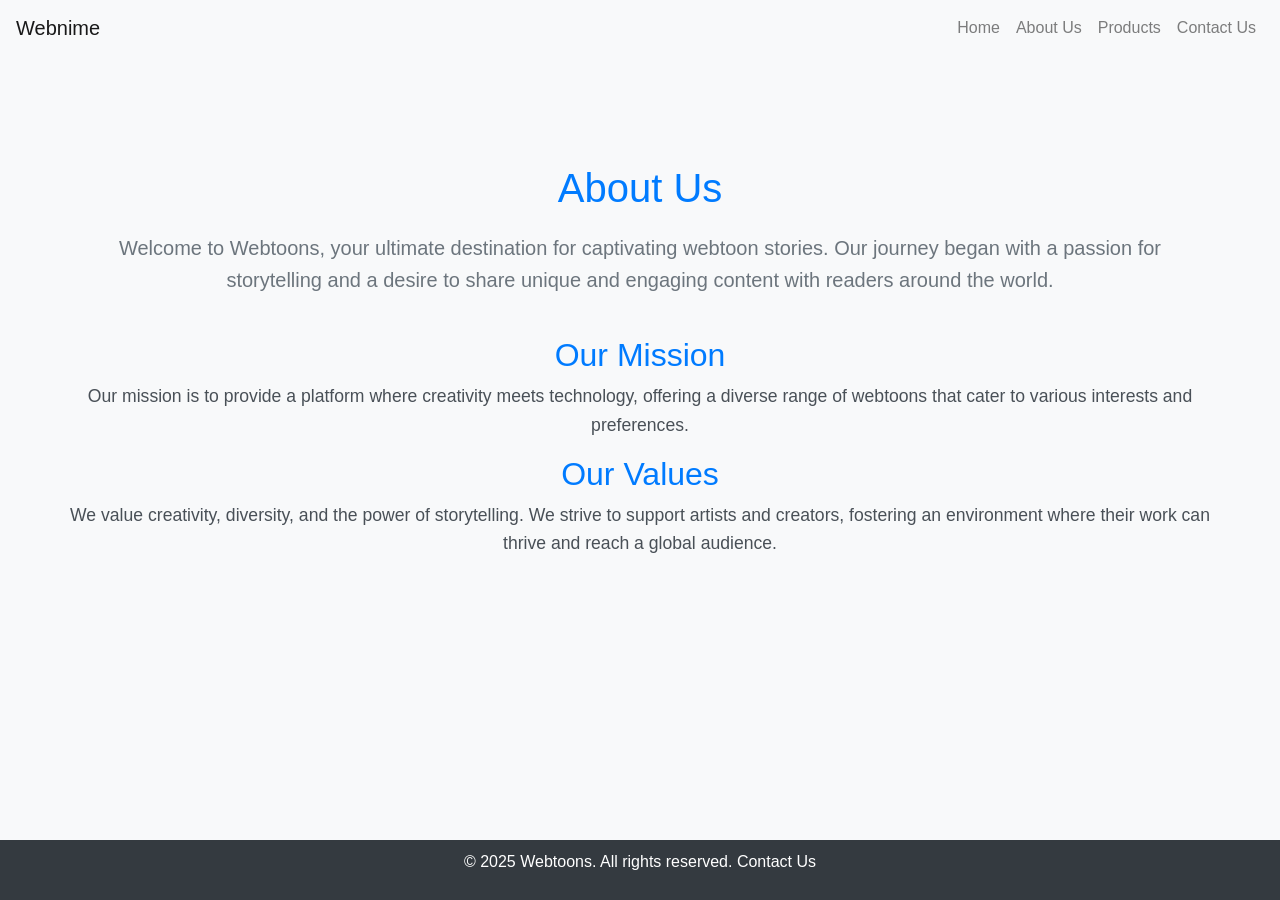
==== about.html @ a329de55 "fix: adjust product buttons to prevent overlapping, make them responsive, and make table responsive" ====
<!DOCTYPE html>
<html lang="en">
<head>
    <meta charset="UTF-8">
    <meta name="viewport" content="width=device-width, initial-scale=1.0">
    <title>About Us - Webtoons</title>
    <link rel="stylesheet" href="https://stackpath.bootstrapcdn.com/bootstrap/4.5.2/css/bootstrap.min.css">
    <style>
        body {
            font-family: 'Arial', sans-serif;
            background-color: #f8f9fa;
            color: #343a40;
        }
        .about-section {
            padding: 60px 0;
        }
        .about-section h1 {
            font-size: 2.5rem;
            margin-bottom: 20px;
            color: #007bff;
        }
        .about-section p {
            font-size: 1.25rem;
            line-height: 1.6;
            color: #6c757d;
        }
        .mission-values {
            margin-top: 40px;
        }
        .mission-values h2 {
            font-size: 2rem;
            color: #007bff;
        }
        .mission-values p {
            font-size: 1.1rem;
            color: #495057;
        }
        footer {
            background-color: #343a40;
            color: white;
            text-align: center;
            padding: 10px 0;
            position: fixed;
            width: 100%;
            bottom: 0;
        }
        footer a {
            color: #ffffff;
            text-decoration: none;
        }
        footer a:hover {
            text-decoration: underline;
        }
    </style>
</head>
<body>
    <!-- Navigation Bar -->
    <nav class="navbar navbar-expand-lg navbar-light bg-light">
        <a class="navbar-brand" href="index.html">Webnime</a>
        <div class="collapse navbar-collapse">
            <ul class="navbar-nav ml-auto">
                <li class="nav-item"><a class="nav-link" href="index.html">Home</a></li>
                <li class="nav-item"><a class="nav-link" href="about.html">About Us</a></li>
                <li class="nav-item"><a class="nav-link" href="product.html">Products</a></li>
                <li class="nav-item"><a class="nav-link" href="contact.html">Contact Us</a></li>
            </ul>
        </div>
    </nav>

    <div class="container about-section text-center mt-5">
        <h1>About Us</h1>
        <p>Welcome to Webtoons, your ultimate destination for captivating webtoon stories. Our journey began with a passion for storytelling and a desire to share unique and engaging content with readers around the world.</p>
        <div class="mission-values">
            <h2>Our Mission</h2>
            <p>Our mission is to provide a platform where creativity meets technology, offering a diverse range of webtoons that cater to various interests and preferences.</p>
            <h2>Our Values</h2>
            <p>We value creativity, diversity, and the power of storytelling. We strive to support artists and creators, fostering an environment where their work can thrive and reach a global audience.</p>
        </div>
    </div>

    <footer>
        <p>&copy; 2025 Webtoons. All rights reserved. <a href="contact.html">Contact Us</a></p>
    </footer>
</body>
</html>
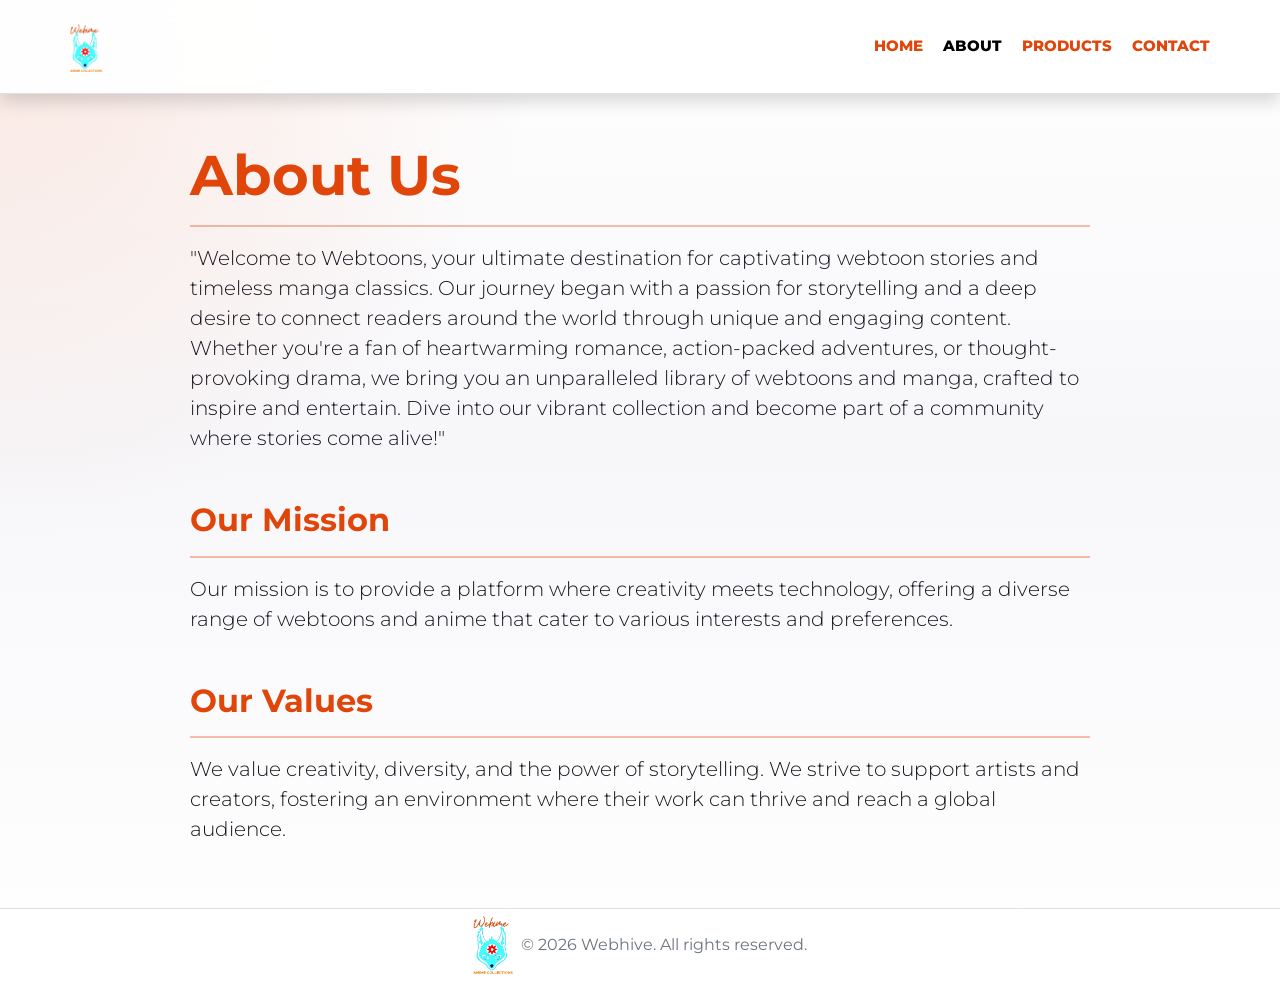
==== commit a7ad7ff8: "Fix mobile layout, navigation drawer, and responsiveness" ====
--- a/about.html
+++ b/about.html
@@ -1,85 +1,117 @@
 <!DOCTYPE html>
 <html lang="en">
-<head>
-    <meta charset="UTF-8">
-    <meta name="viewport" content="width=device-width, initial-scale=1.0">
+  <head>
+    <meta charset="UTF-8" />
+    <meta name="viewport" content="width=device-width, initial-scale=1.0" />
     <title>About Us - Webtoons</title>
-    <link rel="stylesheet" href="https://stackpath.bootstrapcdn.com/bootstrap/4.5.2/css/bootstrap.min.css">
-    <style>
-        body {
-            font-family: 'Arial', sans-serif;
-            background-color: #f8f9fa;
-            color: #343a40;
-        }
-        .about-section {
-            padding: 60px 0;
-        }
-        .about-section h1 {
-            font-size: 2.5rem;
-            margin-bottom: 20px;
-            color: #007bff;
-        }
-        .about-section p {
-            font-size: 1.25rem;
-            line-height: 1.6;
-            color: #6c757d;
-        }
-        .mission-values {
-            margin-top: 40px;
-        }
-        .mission-values h2 {
-            font-size: 2rem;
-            color: #007bff;
-        }
-        .mission-values p {
-            font-size: 1.1rem;
-            color: #495057;
-        }
-        footer {
-            background-color: #343a40;
-            color: white;
-            text-align: center;
-            padding: 10px 0;
-            position: fixed;
-            width: 100%;
-            bottom: 0;
-        }
-        footer a {
-            color: #ffffff;
-            text-decoration: none;
-        }
-        footer a:hover {
-            text-decoration: underline;
-        }
-    </style>
-</head>
-<body>
-    <!-- Navigation Bar -->
-    <nav class="navbar navbar-expand-lg navbar-light bg-light">
-        <a class="navbar-brand" href="index.html">Webnime</a>
-        <div class="collapse navbar-collapse">
-            <ul class="navbar-nav ml-auto">
-                <li class="nav-item"><a class="nav-link" href="index.html">Home</a></li>
-                <li class="nav-item"><a class="nav-link" href="about.html">About Us</a></li>
-                <li class="nav-item"><a class="nav-link" href="product.html">Products</a></li>
-                <li class="nav-item"><a class="nav-link" href="contact.html">Contact Us</a></li>
+    <link
+      href="https://cdn.jsdelivr.net/npm/bootstrap@5.3.3/dist/css/bootstrap.min.css"
+      rel="stylesheet"
+      integrity="sha384-QWTKZyjpPEjISv5WaRU9OFeRpok6YctnYmDr5pNlyT2bRjXh0JMhjY6hW+ALEwIH"
+      crossorigin="anonymous"
+    />
+    <link rel="stylesheet" href="style.css?v=2" />
+    <link rel="icon" href="images/webtoon-logo.png" type="image/x-icon" />
+  </head>
+  <body>
+    <main>
+      <nav
+        class="navbar navbar-expand-lg bg-light p-3 sticky-top border-bottom shadow"
+      >
+        <div class="container-fluid">
+          <a class="navbar-brand" href="index.html">
+            <img
+              src="images/webtoon-logo.png"
+              alt="Logo"
+              width="40"
+              class="d-inline-block align-text-top"
+            />
+          </a>
+          <button
+            class="navbar-toggler collapsed"
+            type="button"
+            data-bs-toggle="collapse"
+            data-bs-target="#navbarNavDropdown"
+            aria-controls="navbarNavDropdown"
+            aria-expanded="false"
+            aria-label="Toggle navigation"
+          >
+            <span class="icon-bar top-bar"></span>
+            <span class="icon-bar middle-bar"></span>
+            <span class="icon-bar bottom-bar"></span>
+          </button>
+          <div
+            class="collapse navbar-collapse justify-content-end my-1"
+            id="navbarNavDropdown"
+          >
+            <ul class="navbar-nav">
+              <li class="nav-item">
+                <a class="nav-link" aria-current="page" href="index.html"
+                  >HOME</a
+                >
+              </li>
+              <li class="nav-item">
+                <a class="nav-link active" href="about.html">ABOUT</a>
+              </li>
+              <li class="nav-item">
+                <a class="nav-link" href="product.html">PRODUCTS</a>
+              </li>
+              <li class="nav-item">
+                <a class="nav-link" href="contact.html">CONTACT</a>
+              </li>
             </ul>
+          </div>
         </div>
-    </nav>
-
-    <div class="container about-section text-center mt-5">
-        <h1>About Us</h1>
-        <p>Welcome to Webtoons, your ultimate destination for captivating webtoon stories. Our journey began with a passion for storytelling and a desire to share unique and engaging content with readers around the world.</p>
-        <div class="mission-values">
-            <h2>Our Mission</h2>
-            <p>Our mission is to provide a platform where creativity meets technology, offering a diverse range of webtoons that cater to various interests and preferences.</p>
-            <h2>Our Values</h2>
-            <p>We value creativity, diversity, and the power of storytelling. We strive to support artists and creators, fostering an environment where their work can thrive and reach a global audience.</p>
+      </nav>
+      <div class="container">
+        <div class="row justify-content-center px-3 py-5">
+          <div class="col-lg-10 col-12">
+            <h1 class="fw-bold display-4 text-orange">About Us</h1>
+            <hr>
+            <p class="lead">
+              "Welcome to Webtoons, your ultimate destination for captivating webtoon stories and timeless manga classics. 
+              Our journey began with a passion for storytelling and a deep desire to connect readers around the world through unique and engaging content. 
+              Whether you're a fan of heartwarming romance, action-packed adventures, or thought-provoking drama, we bring you an unparalleled library of webtoons and manga, crafted to inspire and entertain. 
+              Dive into our vibrant collection and become part of a community where stories come alive!"
+            </p>
+            <h2 class="fw-bold text-orange mt-5">Our Mission</h2>
+            <hr>
+            <p class="lead">
+              Our mission is to provide a platform where creativity meets
+              technology, offering a diverse range of webtoons and anime that cater to
+              various interests and preferences.
+            </p>
+            <h2 class="fw-bold text-orange mt-5">Our Values</h2>
+            <hr>
+            <p class="lead">
+              We value creativity, diversity, and the power of storytelling. We
+              strive to support artists and creators, fostering an environment
+              where their work can thrive and reach a global audience.
+            </p>
+          </div>
         </div>
-    </div>
-
-    <footer>
-        <p>&copy; 2025 Webtoons. All rights reserved. <a href="contact.html">Contact Us</a></p>
-    </footer>
-</body>
+      </div>
+      <footer class="d-flex flex-wrap border-top">
+        <div class="container d-flex justify-content-center align-items-center">
+          <a href="index.html" class="text-decoration-none">
+            <img class="bi me-2 d-none d-lg-block" width="40" src="images/webtoon-logo.png" />
+          </a>
+          <p class="fs-6 my-4 text-secondary">
+            &copy;
+            <span
+              ><script>
+                document.write(new Date().getFullYear());
+              </script></span
+            >
+            Webhive. All rights reserved.
+          </p>
+        </div>
+      </footer>
+    </main>
+    <script
+      src="https://cdn.jsdelivr.net/npm/bootstrap@5.3.3/dist/js/bootstrap.bundle.min.js"
+      integrity="sha384-YvpcrYf0tY3lHB60NNkmXc5s9fDVZLESaAA55NDzOxhy9GkcIdslK1eN7N6jIeHz"
+      crossorigin="anonymous"
+    ></script>
+  </body>
 </html>
--- a/style.css
+++ b/style.css
@@ -0,0 +1,744 @@
+@import url("https://fonts.googleapis.com/css2?family=Montserrat:wght@400;500;600;700;800;900&display=swap");
+
+:root {
+  --anime-orange: #e0450a;
+  --anime-red: #d71920;
+  --anime-ink: #17171f;
+  --anime-muted: #667085;
+  --anime-line: #ececf1;
+  --anime-card: #ffffff;
+  --anime-page: #f7f7fa;
+  --anime-shadow: 0 18px 45px rgba(23, 23, 31, 0.12);
+}
+
+* {
+  box-sizing: border-box;
+}
+
+html {
+  width: 100%;
+  min-width: 320px;
+  overflow-x: hidden;
+}
+
+body {
+  width: 100%;
+  min-width: 320px;
+  margin: 0;
+  overflow-x: hidden;
+  font-family: "Montserrat", Arial, sans-serif;
+  color: var(--anime-ink);
+  background:
+    radial-gradient(circle at top left, rgba(224, 69, 10, 0.12), transparent 34rem),
+    linear-gradient(180deg, #ffffff 0%, var(--anime-page) 45%, #ffffff 100%);
+}
+
+img {
+  max-width: 100%;
+  height: auto;
+}
+
+main {
+  display: flex;
+  width: 100%;
+  min-height: 100vh;
+  flex-direction: column;
+}
+
+.container,
+.container-fluid {
+  min-width: 0;
+}
+
+.navbar {
+  background: rgba(255, 255, 255, 0.94) !important;
+  backdrop-filter: blur(16px);
+}
+
+.navbar .container-fluid {
+  max-width: 1180px;
+  margin-inline: auto;
+}
+
+.navbar-brand img {
+  width: 48px;
+  height: 48px;
+  object-fit: contain;
+}
+
+.navbar-nav {
+  gap: 0.25rem;
+  margin-right: 0;
+}
+
+.nav-item {
+  margin-right: 0;
+}
+
+.nav-link {
+  position: relative;
+  display: inline-flex;
+  align-items: center;
+  min-height: 44px;
+  color: var(--anime-orange);
+  font-size: 0.92rem;
+  font-weight: 800;
+  letter-spacing: 0;
+}
+
+.nav-link:hover,
+.nav-link:active,
+.nav-link:focus {
+  color: var(--anime-red) !important;
+}
+
+.nav-link::after {
+  position: absolute;
+  bottom: 5px;
+  left: 0.5rem;
+  display: block;
+  width: 0;
+  height: 3px;
+  content: "";
+  background: var(--anime-orange);
+  border-radius: 999px;
+  transition: width 0.25s ease, opacity 0.25s ease;
+}
+
+.nav-link:hover::after {
+  width: calc(100% - 1rem);
+  opacity: 0.9;
+}
+
+.navbar-toggler {
+  border: 0;
+}
+
+.navbar-toggler:active,
+.navbar-toggler:hover,
+.navbar-toggler:focus {
+  box-shadow: none;
+}
+
+.navbar-toggler span {
+  position: relative;
+  left: 0;
+  display: block;
+  width: 25px;
+  height: 3px;
+  margin-block: 5px;
+  background-color: var(--anime-orange);
+  border-radius: 999px;
+  opacity: 1;
+  transition: all 0.25s ease-out;
+  transform-origin: center left;
+}
+
+.navbar-toggler span:nth-child(1) {
+  margin-top: 0.3em;
+  transform: translate(0%, 0%) rotate(0deg);
+}
+
+.navbar-toggler span:nth-child(2) {
+  opacity: 1;
+}
+
+.navbar-toggler span:nth-child(3) {
+  transform: translate(0%, 0%) rotate(0deg);
+}
+
+.navbar-toggler:not(.collapsed) span:nth-child(1) {
+  transform: translate(15%, -33%) rotate(45deg);
+}
+
+.navbar-toggler:not(.collapsed) span:nth-child(2) {
+  opacity: 0;
+}
+
+.navbar-toggler:not(.collapsed) span:nth-child(3) {
+  transform: translate(15%, 33%) rotate(-45deg);
+}
+
+.text-orange {
+  color: var(--anime-orange);
+}
+
+hr {
+  border: 0;
+  border-top: 2px solid rgba(224, 69, 10, 0.35);
+  opacity: 1;
+}
+
+footer {
+  width: 100%;
+  margin-top: auto;
+  background: #ffffff;
+}
+
+.hero-section {
+  display: flex;
+  align-items: center;
+  width: 100%;
+  min-height: calc(100vh - 74px);
+  padding: clamp(2rem, 6vw, 5rem) 0;
+}
+
+.hero-copy {
+  text-align: center;
+}
+
+.hero-kicker {
+  display: inline-flex;
+  padding: 0.4rem 0.75rem;
+  margin-bottom: 1rem;
+  color: var(--anime-orange);
+  font-size: 0.78rem;
+  font-weight: 800;
+  text-transform: uppercase;
+  background: rgba(224, 69, 10, 0.1);
+  border: 1px solid rgba(224, 69, 10, 0.18);
+  border-radius: 999px;
+}
+
+.hero-copy h1,
+.store-toolbar h1 {
+  max-width: 100%;
+  line-height: 1.02;
+  overflow-wrap: anywhere;
+}
+
+.hero-copy .lead {
+  max-width: 34rem;
+  margin-inline: auto;
+  color: var(--anime-muted);
+  font-weight: 500;
+}
+
+.hero-actions {
+  display: flex;
+  flex-wrap: wrap;
+  gap: 0.75rem;
+  justify-content: center;
+  margin-top: 1.5rem;
+}
+
+.btn-anime-primary,
+.btn-anime-outline {
+  min-height: 46px;
+  padding: 0.7rem 1rem;
+  font-weight: 800;
+  border-radius: 999px;
+  transition: transform 180ms ease, box-shadow 180ms ease, filter 180ms ease,
+    background-color 180ms ease, border-color 180ms ease;
+}
+
+.btn-anime-primary {
+  color: #ffffff;
+  background: linear-gradient(135deg, var(--anime-orange), var(--anime-red));
+  border: 0;
+  box-shadow: 0 12px 24px rgba(224, 69, 10, 0.24);
+}
+
+.btn-anime-primary:hover {
+  color: #ffffff;
+  filter: brightness(0.96);
+  transform: translateY(-2px);
+  box-shadow: 0 16px 30px rgba(224, 69, 10, 0.3);
+}
+
+.btn-anime-outline {
+  color: var(--anime-orange);
+  background: #ffffff;
+  border: 1px solid rgba(224, 69, 10, 0.28);
+}
+
+.btn-anime-outline:hover {
+  color: #ffffff;
+  background: var(--anime-ink);
+  border-color: var(--anime-ink);
+  transform: translateY(-2px);
+}
+
+.home-hero-img {
+  display: block;
+  width: min(100%, 640px);
+  max-height: 560px;
+  object-fit: cover;
+  border: 5px solid var(--anime-orange);
+  border-radius: 28px;
+  box-shadow: var(--anime-shadow);
+}
+
+.store-section {
+  width: min(100%, 1180px);
+  padding-top: clamp(2rem, 5vw, 3.5rem);
+  padding-bottom: 3rem;
+}
+
+.store-toolbar {
+  gap: 1rem;
+  padding: 1.25rem;
+  margin-bottom: 1rem;
+  background: #ffffff;
+  border: 1px solid var(--anime-line);
+  border-radius: 18px;
+  box-shadow: 0 12px 32px rgba(23, 23, 31, 0.08);
+}
+
+.store-toolbar .btn,
+.btn-success,
+.btn-danger {
+  border-radius: 999px;
+  font-weight: 800;
+}
+
+.btn {
+  transition: transform 180ms ease, box-shadow 180ms ease, filter 180ms ease,
+    background-color 180ms ease, border-color 180ms ease;
+}
+
+.btn:focus-visible {
+  outline: 3px solid rgba(224, 69, 10, 0.24);
+  outline-offset: 3px;
+  box-shadow: none;
+}
+
+.btn-success {
+  color: #ffffff;
+  background: linear-gradient(135deg, #14a66f, #0d7f58);
+  border: 0;
+  box-shadow: 0 10px 20px rgba(20, 166, 111, 0.22);
+}
+
+.btn-success:hover,
+.btn-success:focus {
+  color: #ffffff;
+  background: linear-gradient(135deg, #17b879, #0a6d4d);
+  transform: translateY(-2px);
+  box-shadow: 0 14px 28px rgba(20, 166, 111, 0.3);
+}
+
+.btn-danger {
+  color: #ffffff;
+  background: linear-gradient(135deg, var(--anime-orange), var(--anime-red));
+  border: 0;
+  box-shadow: 0 10px 20px rgba(224, 69, 10, 0.24);
+}
+
+.btn-danger:hover,
+.btn-danger:focus {
+  color: #ffffff;
+  background: linear-gradient(135deg, #ff5a1f, #d8203d);
+  transform: translateY(-2px);
+  box-shadow: 0 14px 28px rgba(224, 69, 10, 0.32);
+}
+
+.store-toolbar .btn {
+  display: inline-flex;
+  align-items: center;
+  justify-content: center;
+  gap: 0.5rem;
+  min-height: 48px;
+  padding: 0.72rem 1.25rem;
+  letter-spacing: 0;
+}
+
+.table-responsive {
+  width: 100%;
+  max-width: 100%;
+  overflow-x: auto;
+}
+
+.table {
+  width: 100%;
+  margin-bottom: 0;
+}
+
+.table thead th {
+  color: var(--anime-muted);
+  font-size: 0.78rem;
+  text-transform: uppercase;
+}
+
+.table th:nth-child(5),
+.table td:nth-child(5) {
+  min-width: 136px;
+}
+
+.table tbody tr {
+  background: #ffffff;
+}
+
+.product-img {
+  width: clamp(86px, 11vw, 140px);
+  min-width: 86px;
+  aspect-ratio: 3 / 4;
+  object-fit: cover;
+  border-radius: 10px;
+  box-shadow: 0 10px 24px rgba(23, 23, 31, 0.14);
+}
+
+.btn-custom {
+  display: inline-flex;
+  align-items: center;
+  justify-content: center;
+  gap: 0.45rem;
+  width: 100%;
+  max-width: 100%;
+  min-height: 40px;
+  margin: 0.28rem 0;
+  padding: 0.58rem 0.8rem;
+  white-space: nowrap;
+  border-radius: 999px;
+  font-size: 0.9rem;
+  font-weight: 800;
+  line-height: 1;
+}
+
+.btn-custom i {
+  font-size: 0.9rem;
+}
+
+.cart-img {
+  width: 96px;
+  max-width: 100%;
+  aspect-ratio: 3 / 4;
+  object-fit: cover;
+  border-radius: 10px;
+}
+
+.toast {
+  max-width: calc(100vw - 2rem);
+}
+
+@media (min-width: 992px) {
+  .hero-copy {
+    text-align: left;
+  }
+
+  .hero-copy .lead {
+    margin-inline: 0;
+  }
+
+  .hero-actions {
+    justify-content: flex-start;
+  }
+}
+
+@media (max-width: 991.98px) {
+  .navbar-collapse {
+    background: rgba(255, 255, 255, 0.98);
+    backdrop-filter: blur(20px);
+    border: 1px solid var(--anime-line);
+    border-radius: 16px;
+    padding: 1rem;
+    margin-top: 0.75rem;
+    box-shadow: 0 16px 36px rgba(23, 23, 31, 0.12);
+  }
+
+  .navbar-nav {
+    gap: 0.4rem;
+  }
+
+  .nav-link {
+    width: 100%;
+    padding: 0.65rem 1rem;
+    border-radius: 10px;
+    font-weight: 700;
+    transition: background-color 0.2s ease, color 0.2s ease;
+  }
+
+  .nav-link:hover,
+  .nav-link:active,
+  .nav-link.active {
+    background: rgba(224, 69, 10, 0.08);
+    color: var(--anime-orange) !important;
+  }
+
+  .nav-link::after,
+  .nav-link:hover::after {
+    display: none;
+  }
+}
+
+@media (max-width: 767.98px) {
+  .navbar {
+    padding: 0.75rem 1rem !important;
+  }
+
+  .navbar-brand img {
+    width: 44px;
+    height: 44px;
+  }
+
+  .hero-section {
+    min-height: auto;
+    padding: 2rem 0 3rem;
+  }
+
+  .hero-section .row {
+    margin-inline: 0;
+  }
+
+  .hero-copy {
+    order: 1;
+  }
+
+  .hero-section .col-12:first-child {
+    order: 2;
+  }
+
+  .hero-copy h1 {
+    font-size: clamp(2rem, 9vw, 3rem);
+    margin-top: 0.5rem;
+  }
+
+  .hero-copy .lead {
+    font-size: 0.98rem;
+    line-height: 1.6;
+  }
+
+  .hero-actions {
+    width: 100%;
+    max-width: 420px;
+    margin-inline: auto;
+    flex-direction: column;
+    gap: 0.75rem;
+    margin-top: 1.75rem;
+  }
+
+  .hero-actions .btn {
+    flex: 0 0 auto;
+    width: 100%;
+    min-height: 48px;
+    display: inline-flex;
+    align-items: center;
+    justify-content: center;
+    font-size: 1rem;
+    font-weight: 700;
+  }
+
+  .home-hero-img {
+    width: 100%;
+    max-height: 380px;
+    border-width: 4px;
+    border-radius: 20px;
+    margin-top: 1rem;
+  }
+
+  .store-section {
+    width: 100%;
+    max-width: 100%;
+    padding-top: 1.5rem;
+    padding-inline: 0.85rem;
+  }
+
+  .store-toolbar {
+    align-items: stretch !important;
+    flex-direction: column;
+    width: 100%;
+    max-width: 100%;
+    overflow: hidden;
+    padding: 1.25rem;
+    border-radius: 16px;
+    text-align: center;
+  }
+
+  .store-toolbar h1 {
+    font-size: clamp(1.8rem, 8vw, 2.5rem);
+    overflow-wrap: anywhere;
+    margin-bottom: 0.5rem;
+  }
+
+  .store-toolbar > div {
+    width: 100%;
+    margin-bottom: 0 !important;
+  }
+
+  .store-toolbar .btn {
+    width: 100%;
+    max-width: 100%;
+    white-space: normal;
+    min-height: 48px;
+  }
+
+  .table-responsive {
+    overflow: hidden;
+    padding-inline: 0;
+  }
+
+  .product-table,
+  .product-table thead,
+  .product-table tbody,
+  .product-table tr,
+  .product-table th,
+  .product-table td {
+    display: block;
+    width: 100%;
+    max-width: 100%;
+    min-width: 0;
+  }
+
+  .product-table {
+    table-layout: fixed;
+    border: 0;
+    background: transparent;
+  }
+
+  .product-table thead {
+    position: absolute;
+    width: 1px;
+    height: 1px;
+    overflow: hidden;
+    clip: rect(0, 0, 0, 0);
+  }
+
+  .product-table tbody {
+    display: grid;
+    width: 100%;
+    max-width: 100%;
+    gap: 1.25rem;
+  }
+
+  .product-table tbody tr {
+    display: flex;
+    flex-direction: column;
+    align-items: center;
+    text-align: center;
+    width: 100%;
+    max-width: 100%;
+    padding: 1.25rem;
+    background: var(--anime-card);
+    border: 1px solid var(--anime-line);
+    border-radius: 20px;
+    box-shadow: 0 10px 30px rgba(23, 23, 31, 0.06);
+    gap: 0.65rem;
+  }
+
+  .product-table tbody tr:empty {
+    display: none;
+  }
+
+  .product-table td {
+    width: 100%;
+    max-width: 100%;
+    padding: 0;
+    text-align: center !important;
+    border: 0;
+    overflow-wrap: anywhere;
+  }
+
+  .product-table td::before,
+  .product-table td:nth-child(1)::before,
+  .product-table td:nth-child(2)::before,
+  .product-table td:nth-child(3)::before,
+  .product-table td:nth-child(4)::before,
+  .product-table td:nth-child(5)::before {
+    display: none !important;
+    content: none !important;
+  }
+
+  .product-table td:nth-child(1) {
+    display: flex;
+    justify-content: center;
+    margin-bottom: 0.25rem;
+  }
+
+  .product-table td:nth-child(2) {
+    color: var(--anime-ink);
+    font-size: 1.2rem;
+    font-weight: 800;
+  }
+
+  .product-table td:nth-child(3) {
+    color: var(--anime-muted);
+    font-size: 0.92rem;
+    line-height: 1.5;
+  }
+
+  .product-table td:nth-child(4) {
+    display: inline-block;
+    color: var(--anime-orange);
+    font-size: 1.15rem;
+    font-weight: 800;
+    background: rgba(224, 69, 10, 0.08);
+    padding: 0.35rem 1.25rem;
+    border-radius: 999px;
+    width: auto;
+    margin-block: 0.25rem;
+  }
+
+  .product-table td:nth-child(5) {
+    display: grid;
+    gap: 0.6rem;
+    width: 100%;
+    margin-top: 0.5rem;
+  }
+
+  .product-img {
+    display: block;
+    width: min(180px, 60vw);
+    aspect-ratio: 3 / 4;
+    border-radius: 12px;
+    box-shadow: 0 8px 20px rgba(23, 23, 31, 0.12);
+  }
+
+  .btn-custom {
+    width: 100%;
+    min-height: 48px;
+    white-space: normal;
+  }
+
+  .cart-item {
+    background: #ffffff;
+    border: 1px solid var(--anime-line);
+    border-radius: 16px;
+    padding: 1rem;
+    margin-bottom: 1rem;
+    box-shadow: 0 8px 24px rgba(23, 23, 31, 0.05);
+  }
+
+  .cart-item > .d-flex {
+    flex-wrap: wrap;
+    gap: 0.85rem !important;
+    border-bottom: 0 !important;
+    padding-bottom: 0 !important;
+  }
+
+  .cart-item > .d-flex > .gap-2 {
+    display: grid;
+    grid-template-columns: repeat(2, minmax(0, 1fr));
+    width: 100%;
+    gap: 0.6rem !important;
+  }
+
+  .cart-item .btn {
+    width: 100%;
+    min-height: 44px;
+  }
+}
+
+@media (max-width: 480px) {
+  .container,
+  .container-fluid {
+    padding-left: 1rem;
+    padding-right: 1rem;
+  }
+
+  .display-4 {
+    font-size: clamp(1.8rem, 8vw, 2.5rem);
+  }
+
+  .hero-actions .btn {
+    width: 100%;
+  }
+
+  .home-hero-img {
+    max-height: 300px;
+  }
+
+  .product-img {
+    width: min(160px, 65vw);
+  }
+}
+
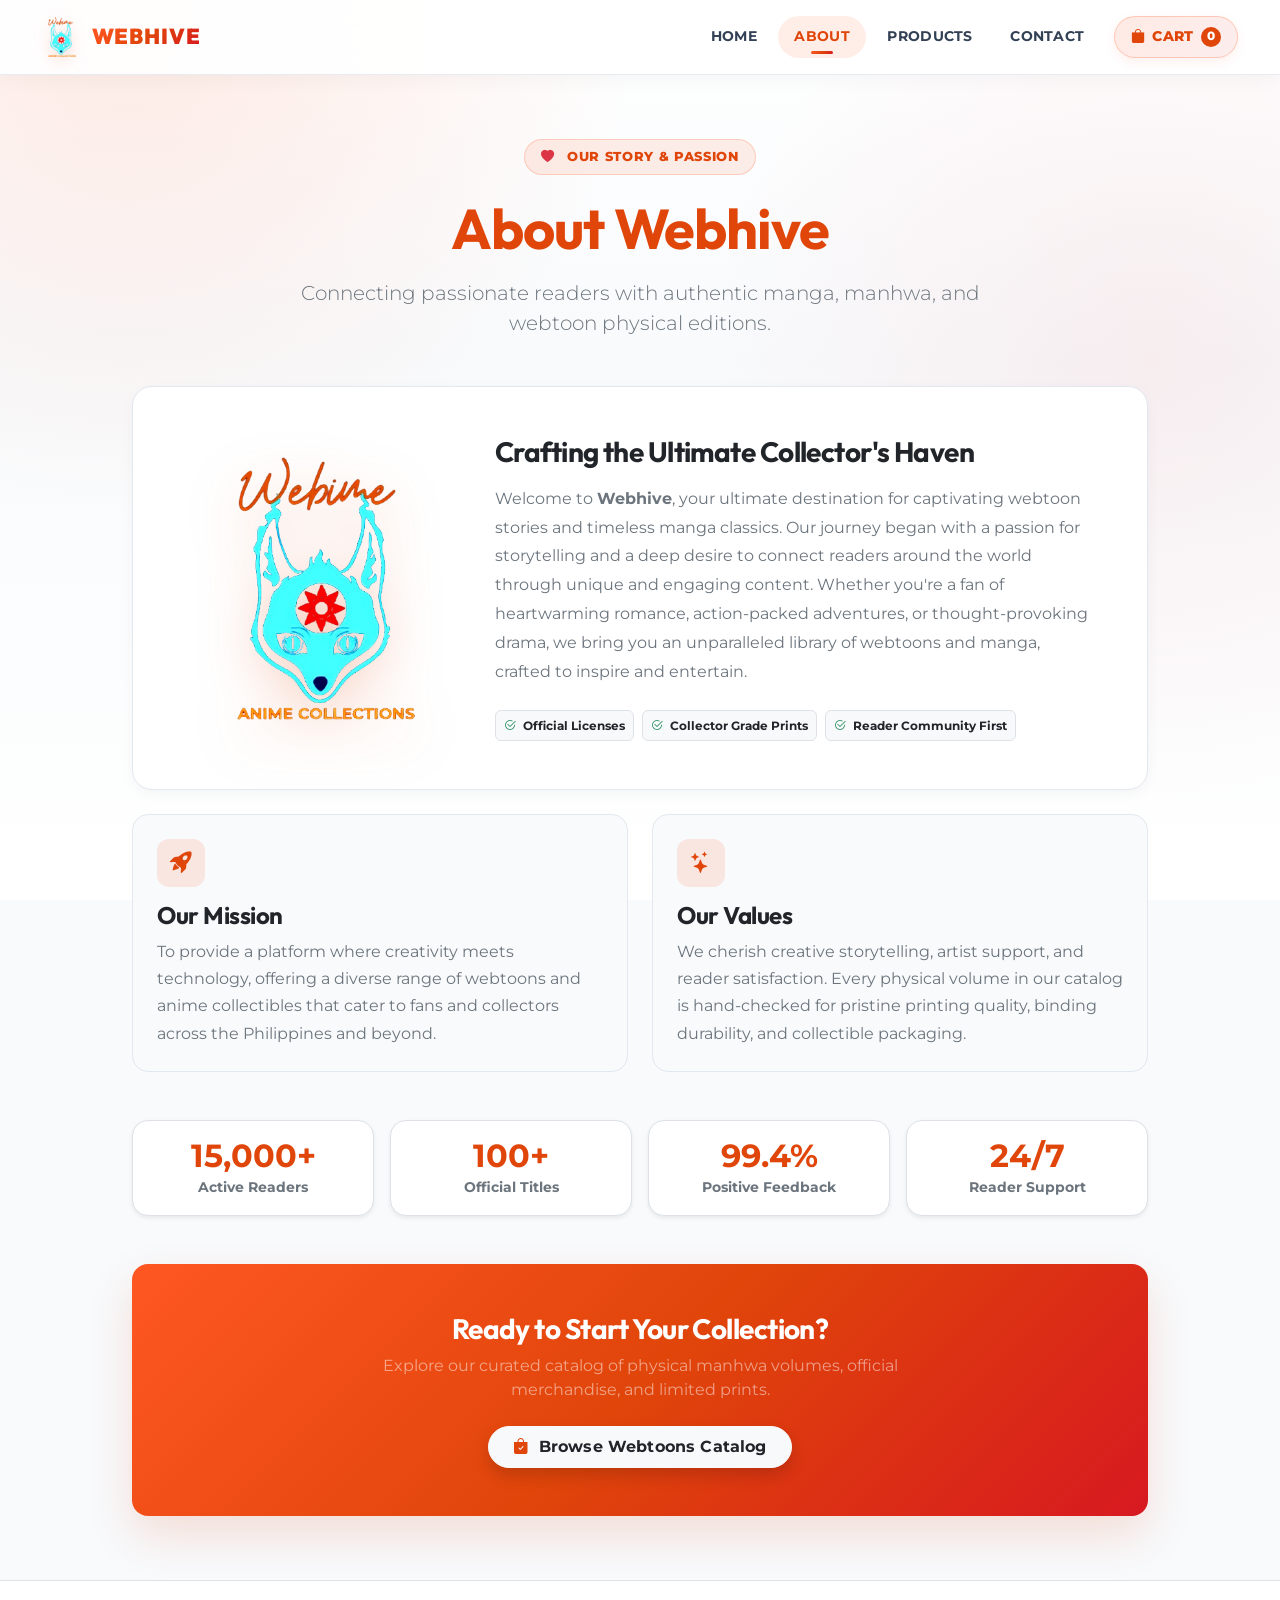
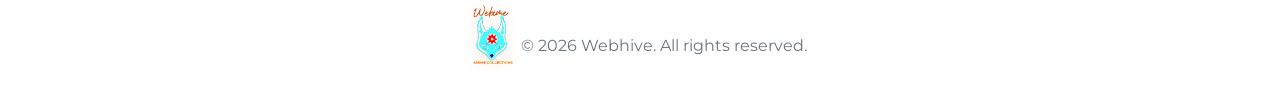
==== commit 627edefa: "feat: update UI layouts, add Bootstrap components, and implement cart management helpers across site" ====
--- a/about.html
+++ b/about.html
@@ -3,52 +3,66 @@
   <head>
     <meta charset="UTF-8" />
     <meta name="viewport" content="width=device-width, initial-scale=1.0" />
-    <title>About Us - Webtoons</title>
+    <title>About Us - Webhive</title>
+    <!-- Bootstrap 5 CSS -->
     <link
       href="https://cdn.jsdelivr.net/npm/bootstrap@5.3.3/dist/css/bootstrap.min.css"
       rel="stylesheet"
       integrity="sha384-QWTKZyjpPEjISv5WaRU9OFeRpok6YctnYmDr5pNlyT2bRjXh0JMhjY6hW+ALEwIH"
       crossorigin="anonymous"
     />
-    <link rel="stylesheet" href="style.css?v=2" />
+    <!-- Bootstrap Icons -->
+    <link
+      rel="stylesheet"
+      href="https://cdn.jsdelivr.net/npm/bootstrap-icons@1.11.3/font/bootstrap-icons.min.css"
+    />
+    <!-- Custom Style -->
+    <link rel="stylesheet" href="style.css?v=5" />
     <link rel="icon" href="images/webtoon-logo.png" type="image/x-icon" />
+    <script src="cart-helper.js"></script>
   </head>
   <body>
     <main>
-      <nav
-        class="navbar navbar-expand-lg bg-light p-3 sticky-top border-bottom shadow"
-      >
+      <!-- Modern Sticky Navigation -->
+      <nav class="navbar navbar-expand-lg bg-light sticky-top shadow-sm">
         <div class="container-fluid">
           <a class="navbar-brand" href="index.html">
             <img
               src="images/webtoon-logo.png"
-              alt="Logo"
-              width="40"
+              alt="Webhive Logo"
+              width="44"
+              height="44"
               class="d-inline-block align-text-top"
             />
+            <span class="brand-text">WEBHIVE</span>
           </a>
-          <button
-            class="navbar-toggler collapsed"
-            type="button"
-            data-bs-toggle="collapse"
-            data-bs-target="#navbarNavDropdown"
-            aria-controls="navbarNavDropdown"
-            aria-expanded="false"
-            aria-label="Toggle navigation"
-          >
-            <span class="icon-bar top-bar"></span>
-            <span class="icon-bar middle-bar"></span>
-            <span class="icon-bar bottom-bar"></span>
-          </button>
+          <!-- Mobile Cart & Menu Buttons -->
+          <div class="d-flex align-items-center gap-2 d-lg-none">
+            <a class="nav-link nav-cart-btn nav-cart-btn-mobile" href="cart.html" aria-label="Shopping Cart">
+              <i class="bi bi-bag-fill"></i>
+              <span class="cart-badge nav-cart-count">0</span>
+            </a>
+            <button
+              class="navbar-toggler collapsed"
+              type="button"
+              data-bs-toggle="collapse"
+              data-bs-target="#navbarNavDropdown"
+              aria-controls="navbarNavDropdown"
+              aria-expanded="false"
+              aria-label="Toggle navigation"
+            >
+              <span class="icon-bar top-bar"></span>
+              <span class="icon-bar middle-bar"></span>
+              <span class="icon-bar bottom-bar"></span>
+            </button>
+          </div>
           <div
             class="collapse navbar-collapse justify-content-end my-1"
             id="navbarNavDropdown"
           >
             <ul class="navbar-nav">
               <li class="nav-item">
-                <a class="nav-link" aria-current="page" href="index.html"
-                  >HOME</a
-                >
+                <a class="nav-link" href="index.html">HOME</a>
               </li>
               <li class="nav-item">
                 <a class="nav-link active" href="about.html">ABOUT</a>
@@ -59,59 +73,147 @@
               <li class="nav-item">
                 <a class="nav-link" href="contact.html">CONTACT</a>
               </li>
+              <li class="nav-item d-none d-lg-flex align-items-center ms-lg-2 mt-2 mt-lg-0">
+                <a class="nav-link nav-cart-btn" href="cart.html" aria-label="Shopping Cart">
+                  <i class="bi bi-bag-fill"></i>
+                  <span>CART</span>
+                  <span class="cart-badge nav-cart-count" id="nav-cart-count">0</span>
+                </a>
+              </li>
             </ul>
           </div>
         </div>
       </nav>
-      <div class="container">
-        <div class="row justify-content-center px-3 py-5">
-          <div class="col-lg-10 col-12">
-            <h1 class="fw-bold display-4 text-orange">About Us</h1>
-            <hr>
-            <p class="lead">
-              "Welcome to Webtoons, your ultimate destination for captivating webtoon stories and timeless manga classics. 
-              Our journey began with a passion for storytelling and a deep desire to connect readers around the world through unique and engaging content. 
-              Whether you're a fan of heartwarming romance, action-packed adventures, or thought-provoking drama, we bring you an unparalleled library of webtoons and manga, crafted to inspire and entertain. 
-              Dive into our vibrant collection and become part of a community where stories come alive!"
-            </p>
-            <h2 class="fw-bold text-orange mt-5">Our Mission</h2>
-            <hr>
-            <p class="lead">
-              Our mission is to provide a platform where creativity meets
-              technology, offering a diverse range of webtoons and anime that cater to
-              various interests and preferences.
-            </p>
-            <h2 class="fw-bold text-orange mt-5">Our Values</h2>
-            <hr>
-            <p class="lead">
-              We value creativity, diversity, and the power of storytelling. We
-              strive to support artists and creators, fostering an environment
-              where their work can thrive and reach a global audience.
-            </p>
-          </div>
+
+      <!-- About Header & Content -->
+      <div class="container my-5 py-3" style="max-width: 1040px;">
+        <div class="text-center mb-5">
+          <div class="hero-kicker">
+            <i class="bi bi-heart-fill text-danger me-1"></i> Our Story &amp; Passion
+          </div>
+          <h1 class="display-4 fw-bold text-orange mb-3 font-heading">About Webhive</h1>
+          <p class="lead text-secondary mx-auto" style="max-width: 680px;">
+            Connecting passionate readers with authentic manga, manhwa, and webtoon physical editions.
+          </p>
+        </div>
+
+        <!-- Story Section Card -->
+        <div class="checkout-card mb-4 p-4 p-md-5">
+          <div class="row align-items-center g-4">
+            <div class="col-12 col-md-4 text-center">
+              <img
+                src="images/webtoon-logo.png"
+                alt="Webhive Symbol"
+                class="img-fluid"
+                style="max-width: 180px; filter: drop-shadow(0 14px 28px rgba(224, 69, 10, 0.28));"
+              />
+            </div>
+            <div class="col-12 col-md-8">
+              <h2 class="h3 fw-bold text-dark mb-3">Crafting the Ultimate Collector's Haven</h2>
+              <p class="text-secondary" style="line-height: 1.8;">
+                Welcome to <strong>Webhive</strong>, your ultimate destination for captivating webtoon stories and timeless manga classics. 
+                Our journey began with a passion for storytelling and a deep desire to connect readers around the world through unique and engaging content. 
+                Whether you're a fan of heartwarming romance, action-packed adventures, or thought-provoking drama, we bring you an unparalleled library of webtoons and manga, crafted to inspire and entertain.
+              </p>
+              <div class="d-flex flex-wrap gap-2 pt-2">
+                <span class="badge bg-light text-dark border p-2"><i class="bi bi-check2-circle text-success me-1"></i> Official Licenses</span>
+                <span class="badge bg-light text-dark border p-2"><i class="bi bi-check2-circle text-success me-1"></i> Collector Grade Prints</span>
+                <span class="badge bg-light text-dark border p-2"><i class="bi bi-check2-circle text-success me-1"></i> Reader Community First</span>
+              </div>
+            </div>
+          </div>
+        </div>
+
+        <!-- Mission & Values Grid -->
+        <div class="row g-4 mb-5">
+          <div class="col-12 col-md-6">
+            <div class="feature-box h-100 p-4">
+              <div class="feature-icon">
+                <i class="bi bi-rocket-takeoff-fill"></i>
+              </div>
+              <h2 class="h4 fw-bold text-dark mb-2">Our Mission</h2>
+              <p class="text-secondary mb-0" style="line-height: 1.7;">
+                To provide a platform where creativity meets technology, offering a diverse range of webtoons and anime collectibles that cater to fans and collectors across the Philippines and beyond.
+              </p>
+            </div>
+          </div>
+          <div class="col-12 col-md-6">
+            <div class="feature-box h-100 p-4">
+              <div class="feature-icon">
+                <i class="bi bi-stars"></i>
+              </div>
+              <h2 class="h4 fw-bold text-dark mb-2">Our Values</h2>
+              <p class="text-secondary mb-0" style="line-height: 1.7;">
+                We cherish creative storytelling, artist support, and reader satisfaction. Every physical volume in our catalog is hand-checked for pristine printing quality, binding durability, and collectible packaging.
+              </p>
+            </div>
+          </div>
+        </div>
+
+        <!-- Community Numbers Strip -->
+        <div class="row g-3 text-center mb-5">
+          <div class="col-6 col-md-3">
+            <div class="bg-white border rounded-4 p-3 shadow-sm">
+              <div class="h2 fw-bold text-orange mb-0">15,000+</div>
+              <small class="text-secondary fw-bold">Active Readers</small>
+            </div>
+          </div>
+          <div class="col-6 col-md-3">
+            <div class="bg-white border rounded-4 p-3 shadow-sm">
+              <div class="h2 fw-bold text-orange mb-0">100+</div>
+              <small class="text-secondary fw-bold">Official Titles</small>
+            </div>
+          </div>
+          <div class="col-6 col-md-3">
+            <div class="bg-white border rounded-4 p-3 shadow-sm">
+              <div class="h2 fw-bold text-orange mb-0">99.4%</div>
+              <small class="text-secondary fw-bold">Positive Feedback</small>
+            </div>
+          </div>
+          <div class="col-6 col-md-3">
+            <div class="bg-white border rounded-4 p-3 shadow-sm">
+              <div class="h2 fw-bold text-orange mb-0">24/7</div>
+              <small class="text-secondary fw-bold">Reader Support</small>
+            </div>
+          </div>
+        </div>
+
+        <!-- CTA Box -->
+        <div class="text-center p-4 p-md-5 rounded-4 text-white" style="background: var(--anime-gradient); box-shadow: var(--anime-shadow-lg);">
+          <h2 class="h3 fw-bold mb-2">Ready to Start Your Collection?</h2>
+          <p class="mb-4 text-white-50 mx-auto" style="max-width: 540px;">
+            Explore our curated catalog of physical manhwa volumes, official merchandise, and limited prints.
+          </p>
+          <a href="product.html" class="btn btn-light text-dark fw-bold px-4 py-2 rounded-pill shadow">
+            <i class="bi bi-bag-check-fill text-orange me-1"></i> Browse Webtoons Catalog
+          </a>
         </div>
       </div>
+
+      <!-- Footer -->
       <footer class="d-flex flex-wrap border-top">
         <div class="container d-flex justify-content-center align-items-center">
           <a href="index.html" class="text-decoration-none">
-            <img class="bi me-2 d-none d-lg-block" width="40" src="images/webtoon-logo.png" />
+            <img class="bi me-2" width="40" height="40" src="images/webtoon-logo.png" alt="Webhive Logo" />
           </a>
-          <p class="fs-6 my-4 text-secondary">
+          <p class="fs-6 my-4 text-secondary mb-0">
             &copy;
-            <span
-              ><script>
-                document.write(new Date().getFullYear());
-              </script></span
-            >
+            <span id="current-year"></span>
             Webhive. All rights reserved.
           </p>
         </div>
       </footer>
     </main>
+
+    <!-- Bootstrap Bundle JS -->
     <script
       src="https://cdn.jsdelivr.net/npm/bootstrap@5.3.3/dist/js/bootstrap.bundle.min.js"
       integrity="sha384-YvpcrYf0tY3lHB60NNkmXc5s9fDVZLESaAA55NDzOxhy9GkcIdslK1eN7N6jIeHz"
       crossorigin="anonymous"
     ></script>
+    <script src="cart-helper.js"></script>
+    <script>
+      document.getElementById("current-year").textContent = new Date().getFullYear();
+    </script>
   </body>
 </html>
--- a/style.css
+++ b/style.css
@@ -1,14 +1,29 @@
-@import url("https://fonts.googleapis.com/css2?family=Montserrat:wght@400;500;600;700;800;900&display=swap");
+@import url("https://fonts.googleapis.com/css2?family=Montserrat:wght@400;500;600;700;800;900&family=Outfit:wght@500;600;700;800;900&display=swap");
 
 :root {
-  --anime-orange: #e0450a;
+  --anime-orange: #ff5722;
+  --anime-orange-deep: #e0450a;
   --anime-red: #d71920;
-  --anime-ink: #17171f;
-  --anime-muted: #667085;
-  --anime-line: #ececf1;
+  --anime-gradient: linear-gradient(135deg, #ff5722 0%, #e0450a 50%, #d71920 100%);
+  --anime-gradient-soft: linear-gradient(135deg, rgba(255, 87, 34, 0.08) 0%, rgba(215, 25, 32, 0.04) 100%);
+  --anime-ink: #0f1117;
+  --anime-ink-light: #2c2f3d;
+  --anime-muted: #64748b;
+  --anime-line: #e2e8f0;
+  --anime-line-focus: #ff5722;
   --anime-card: #ffffff;
-  --anime-page: #f7f7fa;
-  --anime-shadow: 0 18px 45px rgba(23, 23, 31, 0.12);
+  --anime-page: #f8fafc;
+  --anime-success: #10b981;
+  --anime-success-dark: #059669;
+  --anime-shadow-sm: 0 4px 14px rgba(15, 17, 23, 0.04);
+  --anime-shadow-md: 0 12px 30px rgba(15, 17, 23, 0.08);
+  --anime-shadow-lg: 0 20px 45px rgba(224, 69, 10, 0.15);
+  --anime-glow: 0 0 24px rgba(255, 87, 34, 0.35);
+  --anime-radius-sm: 10px;
+  --anime-radius-md: 16px;
+  --anime-radius-lg: 24px;
+  --anime-radius-pill: 999px;
+  --anime-transition: all 0.22s cubic-bezier(0.16, 1, 0.3, 1);
 }
 
 * {
@@ -19,6 +34,7 @@
   width: 100%;
   min-width: 320px;
   overflow-x: hidden;
+  scroll-behavior: smooth;
 }
 
 body {
@@ -26,11 +42,20 @@
   min-width: 320px;
   margin: 0;
   overflow-x: hidden;
-  font-family: "Montserrat", Arial, sans-serif;
+  font-family: "Montserrat", -apple-system, BlinkMacSystemFont, "Segoe UI", Roboto, sans-serif;
   color: var(--anime-ink);
-  background:
-    radial-gradient(circle at top left, rgba(224, 69, 10, 0.12), transparent 34rem),
-    linear-gradient(180deg, #ffffff 0%, var(--anime-page) 45%, #ffffff 100%);
+  background-color: var(--anime-page);
+  background-image:
+    radial-gradient(circle at 10% 0%, rgba(255, 87, 34, 0.12), transparent 32rem),
+    radial-gradient(circle at 90% 40%, rgba(215, 25, 32, 0.06), transparent 28rem),
+    linear-gradient(180deg, #ffffff 0%, var(--anime-page) 40%, #ffffff 100%);
+  background-attachment: fixed;
+  -webkit-font-smoothing: antialiased;
+}
+
+h1, h2, h3, h4, .navbar-brand, .font-heading {
+  font-family: "Outfit", "Montserrat", sans-serif;
+  letter-spacing: -0.02em;
 }
 
 img {
@@ -50,28 +75,61 @@
   min-width: 0;
 }
 
+/* ==========================================================================
+   NAVBAR & HEADER
+   ========================================================================== */
 .navbar {
-  background: rgba(255, 255, 255, 0.94) !important;
-  backdrop-filter: blur(16px);
+  background: rgba(255, 255, 255, 0.92) !important;
+  backdrop-filter: blur(20px);
+  -webkit-backdrop-filter: blur(20px);
+  border-bottom: 1px solid rgba(226, 232, 240, 0.8) !important;
+  padding: 0.75rem 1rem;
+  transition: var(--anime-transition);
+  box-shadow: 0 4px 20px rgba(15, 17, 23, 0.04) !important;
 }
 
 .navbar .container-fluid {
-  max-width: 1180px;
+  max-width: 1220px;
   margin-inline: auto;
 }
 
+.navbar-brand {
+  display: inline-flex;
+  align-items: center;
+  gap: 0.6rem;
+  text-decoration: none;
+  transition: var(--anime-transition);
+}
+
 .navbar-brand img {
-  width: 48px;
-  height: 48px;
+  width: 40px;
+  height: 40px;
   object-fit: contain;
+  filter: drop-shadow(0 4px 8px rgba(224, 69, 10, 0.25));
+  transition: transform 0.3s cubic-bezier(0.34, 1.56, 0.64, 1);
+}
+
+.navbar-brand:hover img {
+  transform: rotate(-8deg) scale(1.1);
+}
+
+.brand-text {
+  font-family: "Outfit", sans-serif;
+  font-weight: 900;
+  font-size: 1.35rem;
+  letter-spacing: 0.04em;
+  background: var(--anime-gradient);
+  -webkit-background-clip: text;
+  background-clip: text;
+  -webkit-text-fill-color: transparent;
+  display: inline-block;
+  line-height: 1;
 }
 
 .navbar-nav {
-  gap: 0.25rem;
-  margin-right: 0;
-}
-
-.nav-item {
+  display: flex;
+  align-items: center;
+  gap: 0.35rem;
   margin-right: 0;
 }
 
@@ -79,494 +137,1277 @@
   position: relative;
   display: inline-flex;
   align-items: center;
-  min-height: 44px;
-  color: var(--anime-orange);
-  font-size: 0.92rem;
-  font-weight: 800;
-  letter-spacing: 0;
-}
-
-.nav-link:hover,
-.nav-link:active,
-.nav-link:focus {
-  color: var(--anime-red) !important;
+  min-height: 42px;
+  padding: 0.5rem 1rem !important;
+  color: #334155 !important;
+  font-size: 0.88rem;
+  font-weight: 700;
+  letter-spacing: 0.02em;
+  border-radius: var(--anime-radius-pill);
+  transition: var(--anime-transition);
+}
+
+.nav-link:hover {
+  color: var(--anime-orange) !important;
+  background-color: rgba(255, 87, 34, 0.07);
+}
+
+.nav-link.active {
+  color: var(--anime-orange-deep) !important;
+  background: rgba(255, 87, 34, 0.1);
 }
 
 .nav-link::after {
+  content: "";
   position: absolute;
-  bottom: 5px;
-  left: 0.5rem;
-  display: block;
+  bottom: 4px;
+  left: 50%;
+  transform: translateX(-50%);
   width: 0;
   height: 3px;
-  content: "";
-  background: var(--anime-orange);
+  background: var(--anime-gradient);
+  border-radius: var(--anime-radius-pill);
+  transition: width 0.25s ease, opacity 0.25s ease;
+  opacity: 0;
+}
+
+.nav-link:hover::after,
+.nav-link.active::after {
+  width: 22px;
+  opacity: 1;
+}
+
+/* Nav Cart Button */
+.nav-cart-btn {
+  display: inline-flex !important;
+  align-items: center;
+  gap: 0.45rem;
+  padding: 0.45rem 1rem !important;
+  border-radius: var(--anime-radius-pill) !important;
+  background: linear-gradient(135deg, rgba(255, 87, 34, 0.12), rgba(215, 25, 32, 0.08));
+  border: 1px solid rgba(255, 87, 34, 0.25);
+  color: var(--anime-orange-deep) !important;
+  font-weight: 800 !important;
+  font-size: 0.88rem;
+  box-shadow: 0 4px 12px rgba(224, 69, 10, 0.08);
+  transition: var(--anime-transition);
+}
+
+.nav-cart-btn-mobile {
+  padding: 0.4rem 0.8rem !important;
+  font-size: 0.82rem !important;
+  min-height: 38px;
+}
+
+.nav-cart-btn:hover {
+  background: var(--anime-gradient) !important;
+  color: #ffffff !important;
+  border-color: transparent;
+  transform: translateY(-2px);
+  box-shadow: 0 8px 20px rgba(224, 69, 10, 0.3) !important;
+}
+
+.nav-cart-btn:hover .cart-badge {
+  background: #ffffff;
+  color: var(--anime-orange-deep);
+}
+
+.cart-badge {
+  display: inline-flex;
+  align-items: center;
+  justify-content: center;
+  min-width: 20px;
+  height: 20px;
+  padding: 0 6px;
+  font-size: 0.74rem;
+  font-weight: 800;
   border-radius: 999px;
-  transition: width 0.25s ease, opacity 0.25s ease;
-}
-
-.nav-link:hover::after {
-  width: calc(100% - 1rem);
-  opacity: 0.9;
-}
-
+  background: var(--anime-orange-deep);
+  color: #ffffff;
+  transition: var(--anime-transition);
+}
+
+.cart-bump {
+  animation: cartBump 0.35s cubic-bezier(0.34, 1.56, 0.64, 1);
+}
+
+@keyframes cartBump {
+  0% { transform: scale(1); }
+  50% { transform: scale(1.18); }
+  100% { transform: scale(1); }
+}
+
+/* Modern Hamburger Toggler */
 .navbar-toggler {
   border: 0;
-}
-
-.navbar-toggler:active,
-.navbar-toggler:hover,
-.navbar-toggler:focus {
-  box-shadow: none;
+  padding: 0.45rem;
+  border-radius: 10px;
+}
+
+.navbar-toggler:focus,
+.navbar-toggler:active {
+  box-shadow: 0 0 0 3px rgba(255, 87, 34, 0.2) !important;
 }
 
 .navbar-toggler span {
-  position: relative;
-  left: 0;
   display: block;
-  width: 25px;
+  width: 24px;
   height: 3px;
   margin-block: 5px;
   background-color: var(--anime-orange);
   border-radius: 999px;
-  opacity: 1;
-  transition: all 0.25s ease-out;
-  transform-origin: center left;
-}
-
-.navbar-toggler span:nth-child(1) {
-  margin-top: 0.3em;
-  transform: translate(0%, 0%) rotate(0deg);
-}
-
-.navbar-toggler span:nth-child(2) {
-  opacity: 1;
-}
-
-.navbar-toggler span:nth-child(3) {
-  transform: translate(0%, 0%) rotate(0deg);
+  transition: all 0.3s cubic-bezier(0.68, -0.6, 0.32, 1.6);
+  transform-origin: center;
 }
 
 .navbar-toggler:not(.collapsed) span:nth-child(1) {
-  transform: translate(15%, -33%) rotate(45deg);
+  transform: translateY(8px) rotate(45deg);
 }
 
 .navbar-toggler:not(.collapsed) span:nth-child(2) {
   opacity: 0;
+  transform: scale(0);
 }
 
 .navbar-toggler:not(.collapsed) span:nth-child(3) {
-  transform: translate(15%, 33%) rotate(-45deg);
+  transform: translateY(-8px) rotate(-45deg);
+}
+
+/* ==========================================================================
+   BUTTONS & MICRO-INTERACTIONS
+   ========================================================================== */
+.btn {
+  font-family: "Montserrat", sans-serif;
+  font-weight: 700;
+  letter-spacing: 0.01em;
+  border-radius: var(--anime-radius-pill);
+  transition: var(--anime-transition);
+  position: relative;
+  overflow: hidden;
+}
+
+.btn:active {
+  transform: translateY(1px) scale(0.98) !important;
+}
+
+.btn-anime-primary {
+  color: #ffffff !important;
+  background: var(--anime-gradient);
+  border: 0;
+  padding: 0.78rem 1.6rem;
+  font-size: 0.96rem;
+  box-shadow: 0 10px 24px rgba(224, 69, 10, 0.28);
+}
+
+.btn-anime-primary:hover {
+  filter: brightness(1.06);
+  transform: translateY(-2px);
+  box-shadow: 0 14px 32px rgba(224, 69, 10, 0.38);
+}
+
+.btn-anime-outline {
+  color: var(--anime-orange-deep) !important;
+  background: #ffffff;
+  border: 2px solid rgba(224, 69, 10, 0.35);
+  padding: 0.72rem 1.6rem;
+  font-size: 0.96rem;
+  box-shadow: var(--anime-shadow-sm);
+}
+
+.btn-anime-outline:hover {
+  color: #ffffff !important;
+  background: var(--anime-ink);
+  border-color: var(--anime-ink);
+  transform: translateY(-2px);
+  box-shadow: 0 12px 28px rgba(15, 17, 23, 0.15);
+}
+
+.btn-success {
+  background: linear-gradient(135deg, #10b981, #059669);
+  border: 0;
+  color: #ffffff;
+  box-shadow: 0 8px 20px rgba(16, 185, 129, 0.25);
+}
+
+.btn-success:hover {
+  background: linear-gradient(135deg, #34d399, #047857);
+  transform: translateY(-2px);
+  box-shadow: 0 12px 28px rgba(16, 185, 129, 0.35);
+  color: #ffffff;
+}
+
+.btn-danger {
+  background: linear-gradient(135deg, #ef4444, #b91c1c);
+  border: 0;
+  color: #ffffff;
+  box-shadow: 0 8px 20px rgba(239, 68, 68, 0.25);
+}
+
+.btn-danger:hover {
+  background: linear-gradient(135deg, #f87171, #991b1b);
+  transform: translateY(-2px);
+  box-shadow: 0 12px 28px rgba(239, 68, 68, 0.35);
+  color: #ffffff;
 }
 
 .text-orange {
-  color: var(--anime-orange);
+  color: var(--anime-orange-deep) !important;
+}
+
+.text-gradient {
+  background: var(--anime-gradient);
+  -webkit-background-clip: text;
+  background-clip: text;
+  -webkit-text-fill-color: transparent;
 }
 
 hr {
   border: 0;
-  border-top: 2px solid rgba(224, 69, 10, 0.35);
+  border-top: 2px solid rgba(224, 69, 10, 0.2);
   opacity: 1;
-}
-
+  margin-block: 1.5rem;
+}
+
+/* ==========================================================================
+   HERO SECTION
+   ========================================================================== */
+.hero-section {
+  display: flex;
+  align-items: center;
+  width: 100%;
+  min-height: calc(100vh - 78px);
+  padding: clamp(2.5rem, 6vw, 5.5rem) 0;
+  position: relative;
+}
+
+.hero-copy h1 {
+  font-weight: 900;
+  font-size: clamp(2.2rem, 5.5vw, 4.2rem);
+  line-height: 1.08;
+  margin-bottom: 1.25rem;
+}
+
+.hero-kicker {
+  display: inline-flex;
+  align-items: center;
+  gap: 0.5rem;
+  padding: 0.45rem 1rem;
+  margin-bottom: 1.25rem;
+  color: var(--anime-orange-deep);
+  font-size: 0.82rem;
+  font-weight: 800;
+  text-transform: uppercase;
+  letter-spacing: 0.05em;
+  background: rgba(255, 87, 34, 0.1);
+  border: 1px solid rgba(255, 87, 34, 0.22);
+  border-radius: var(--anime-radius-pill);
+}
+
+.hero-copy .lead {
+  color: #475569;
+  font-size: clamp(1.02rem, 2vw, 1.2rem);
+  line-height: 1.6;
+  font-weight: 500;
+  max-width: 36rem;
+}
+
+.hero-actions {
+  display: flex;
+  flex-wrap: wrap;
+  gap: 1rem;
+  margin-top: 2rem;
+}
+
+.hero-img-wrapper {
+  position: relative;
+  display: inline-block;
+  max-width: 100%;
+}
+
+.hero-img-wrapper::before {
+  content: "";
+  position: absolute;
+  inset: -12px;
+  background: radial-gradient(circle, rgba(255, 87, 34, 0.35) 0%, rgba(215, 25, 32, 0.15) 50%, transparent 70%);
+  border-radius: 36px;
+  z-index: 0;
+  filter: blur(24px);
+  opacity: 0.8;
+  animation: glowPulse 4s ease-in-out infinite alternate;
+}
+
+@keyframes glowPulse {
+  0% { transform: scale(0.96); opacity: 0.6; }
+  100% { transform: scale(1.04); opacity: 0.95; }
+}
+
+.home-hero-img {
+  position: relative;
+  z-index: 1;
+  display: block;
+  width: min(100%, 580px);
+  max-height: 540px;
+  object-fit: cover;
+  border: 4px solid #ffffff;
+  border-radius: 28px;
+  box-shadow: 0 24px 50px rgba(23, 23, 31, 0.16);
+  transition: transform 0.4s cubic-bezier(0.2, 0.8, 0.2, 1);
+}
+
+.hero-img-wrapper:hover .home-hero-img {
+  transform: translateY(-4px) scale(1.02);
+}
+
+.hero-chip {
+  position: absolute;
+  z-index: 2;
+  background: rgba(255, 255, 255, 0.94);
+  backdrop-filter: blur(12px);
+  border: 1px solid rgba(226, 232, 240, 0.9);
+  padding: 0.55rem 0.9rem;
+  border-radius: var(--anime-radius-pill);
+  box-shadow: 0 10px 24px rgba(15, 17, 23, 0.1);
+  display: flex;
+  align-items: center;
+  gap: 0.5rem;
+  font-size: 0.8rem;
+  font-weight: 800;
+  color: var(--anime-ink);
+  animation: floatChip 3s ease-in-out infinite alternate;
+}
+
+.hero-chip-top {
+  top: 18px;
+  left: -10px;
+}
+
+.hero-chip-bottom {
+  bottom: 22px;
+  right: -10px;
+  animation-delay: 1.5s;
+}
+
+@keyframes floatChip {
+  0% { transform: translateY(0); }
+  100% { transform: translateY(-8px); }
+}
+
+/* Feature Strips */
+.features-strip {
+  padding: 3rem 0;
+  border-top: 1px solid var(--anime-line);
+  border-bottom: 1px solid var(--anime-line);
+  background: #ffffff;
+}
+
+.feature-box {
+  padding: 1.5rem;
+  border-radius: var(--anime-radius-md);
+  background: var(--anime-page);
+  border: 1px solid var(--anime-line);
+  transition: var(--anime-transition);
+  height: 100%;
+}
+
+.feature-box:hover {
+  transform: translateY(-4px);
+  background: #ffffff;
+  border-color: rgba(255, 87, 34, 0.3);
+  box-shadow: var(--anime-shadow-md);
+}
+
+.feature-icon {
+  width: 48px;
+  height: 48px;
+  display: inline-flex;
+  align-items: center;
+  justify-content: center;
+  border-radius: 12px;
+  font-size: 1.35rem;
+  background: rgba(255, 87, 34, 0.12);
+  color: var(--anime-orange-deep);
+  margin-bottom: 0.9rem;
+}
+
+/* ==========================================================================
+   STORE & PRODUCT PAGE
+   ========================================================================== */
+.store-section {
+  width: min(100%, 1220px);
+  padding-top: clamp(1.75rem, 4vw, 3.5rem);
+  padding-bottom: 4rem;
+}
+
+.store-toolbar {
+  padding: 1.25rem 1.5rem;
+  margin-bottom: 1.5rem;
+  background: #ffffff;
+  border: 1px solid var(--anime-line);
+  border-radius: 20px;
+  box-shadow: var(--anime-shadow-sm);
+  display: flex;
+  flex-wrap: wrap;
+  align-items: center;
+  justify-content: space-between;
+  gap: 1rem;
+}
+
+.search-box-wrapper {
+  position: relative;
+  min-width: 240px;
+  flex: 1;
+  max-width: 450px;
+}
+
+.search-box-wrapper input {
+  width: 100%;
+  padding: 0.65rem 1rem 0.65rem 2.6rem;
+  border-radius: var(--anime-radius-pill);
+  border: 1.5px solid var(--anime-line);
+  font-size: 0.92rem;
+  font-weight: 500;
+  outline: none;
+  transition: var(--anime-transition);
+}
+
+.search-box-wrapper input:focus {
+  border-color: var(--anime-orange);
+  box-shadow: 0 0 0 3px rgba(255, 87, 34, 0.15);
+}
+
+.search-box-wrapper i {
+  position: absolute;
+  left: 1rem;
+  top: 50%;
+  transform: translateY(-50%);
+  color: var(--anime-muted);
+}
+
+.product-table {
+  width: 100%;
+  border-collapse: separate;
+  border-spacing: 0 0.85rem;
+}
+
+.product-table thead th {
+  background: transparent;
+  border: 0;
+  color: var(--anime-muted);
+  font-size: 0.78rem;
+  font-weight: 800;
+  text-transform: uppercase;
+  letter-spacing: 0.05em;
+  padding: 0.75rem 1.25rem;
+}
+
+.product-table tbody tr {
+  background: #ffffff;
+  border-radius: var(--anime-radius-md);
+  box-shadow: 0 4px 16px rgba(15, 17, 23, 0.04);
+  transition: transform 0.25s ease, box-shadow 0.25s ease, border-color 0.25s ease;
+}
+
+.product-table tbody tr td {
+  padding: 1.25rem;
+  vertical-align: middle;
+  border: 1px solid var(--anime-line);
+  border-right: 0;
+  border-left: 0;
+}
+
+.product-table tbody tr td:first-child {
+  border-left: 1px solid var(--anime-line);
+  border-top-left-radius: var(--anime-radius-md);
+  border-bottom-left-radius: var(--anime-radius-md);
+}
+
+.product-table tbody tr td:last-child {
+  border-right: 1px solid var(--anime-line);
+  border-top-right-radius: var(--anime-radius-md);
+  border-bottom-right-radius: var(--anime-radius-md);
+}
+
+.product-table tbody tr:hover {
+  transform: translateY(-3px);
+  box-shadow: 0 12px 30px rgba(224, 69, 10, 0.12);
+}
+
+.product-table tbody tr:hover td {
+  border-color: rgba(255, 87, 34, 0.35);
+}
+
+.product-img-wrapper {
+  overflow: hidden;
+  border-radius: 12px;
+  display: inline-block;
+  box-shadow: 0 8px 18px rgba(15, 17, 23, 0.12);
+}
+
+.product-img {
+  width: 95px;
+  min-width: 95px;
+  aspect-ratio: 3 / 4;
+  object-fit: cover;
+  display: block;
+  transition: transform 0.4s ease;
+}
+
+.product-table tbody tr:hover .product-img {
+  transform: scale(1.08);
+}
+
+.product-title {
+  font-weight: 800;
+  font-size: 1.05rem;
+  color: var(--anime-ink);
+  margin-bottom: 0.25rem;
+}
+
+.product-desc {
+  color: #64748b;
+  font-size: 0.88rem;
+  line-height: 1.5;
+  max-width: 500px;
+  margin: 0 auto;
+}
+
+.price-pill {
+  display: inline-flex;
+  align-items: center;
+  padding: 0.45rem 1rem;
+  font-size: 1.05rem;
+  font-weight: 800;
+  color: var(--anime-orange-deep);
+  background: rgba(255, 87, 34, 0.1);
+  border: 1px solid rgba(255, 87, 34, 0.2);
+  border-radius: var(--anime-radius-pill);
+}
+
+.btn-custom {
+  display: inline-flex;
+  align-items: center;
+  justify-content: center;
+  gap: 0.45rem;
+  min-width: 130px;
+  min-height: 40px;
+  margin: 0.25rem 0;
+  padding: 0.55rem 1rem;
+  border-radius: var(--anime-radius-pill);
+  font-size: 0.88rem;
+  font-weight: 700;
+  box-shadow: var(--anime-shadow-sm);
+}
+
+/* ==========================================================================
+   CART PAGE
+   ========================================================================== */
+.cart-card {
+  background: #ffffff;
+  border: 1px solid var(--anime-line);
+  border-radius: 20px;
+  padding: 1.75rem;
+  box-shadow: var(--anime-shadow-sm);
+  margin-bottom: 1.5rem;
+}
+
+.cart-item-row {
+  display: flex;
+  align-items: center;
+  justify-content: space-between;
+  gap: 1.25rem;
+  padding: 1.25rem 0;
+  border-bottom: 1px solid var(--anime-line);
+  transition: var(--anime-transition);
+}
+
+.cart-item-row:last-child {
+  border-bottom: 0;
+}
+
+.cart-item-row:hover {
+  background-color: rgba(255, 87, 34, 0.02);
+}
+
+.cart-thumb {
+  width: 80px !important;
+  height: 106px !important;
+  min-width: 80px !important;
+  max-width: 80px !important;
+  object-fit: cover !important;
+  border-radius: 10px !important;
+  box-shadow: 0 6px 16px rgba(15, 17, 23, 0.1);
+  flex-shrink: 0 !important;
+}
+
+.qty-control {
+  display: inline-flex;
+  align-items: center;
+  border: 1.5px solid var(--anime-line);
+  border-radius: var(--anime-radius-pill);
+  background: #ffffff;
+  padding: 2px;
+}
+
+.qty-btn {
+  width: 32px;
+  height: 32px;
+  border-radius: 50%;
+  border: 0;
+  background: transparent;
+  color: var(--anime-ink);
+  font-weight: 800;
+  display: inline-flex;
+  align-items: center;
+  justify-content: center;
+  transition: var(--anime-transition);
+}
+
+.qty-btn:hover {
+  background: rgba(255, 87, 34, 0.12);
+  color: var(--anime-orange-deep);
+}
+
+.qty-display {
+  width: 36px;
+  text-align: center;
+  font-weight: 800;
+  font-size: 0.95rem;
+}
+
+.empty-cart-state {
+  text-align: center;
+  padding: 4rem 1rem;
+}
+
+.empty-cart-icon {
+  width: 90px;
+  height: 90px;
+  border-radius: 50%;
+  background: rgba(255, 87, 34, 0.1);
+  color: var(--anime-orange);
+  display: inline-flex;
+  align-items: center;
+  justify-content: center;
+  font-size: 2.8rem;
+  margin-bottom: 1.5rem;
+  animation: floatChip 3s ease-in-out infinite alternate;
+}
+
+/* ==========================================================================
+   CHECKOUT PAGE (PREMIUM COMPLETE DESIGN)
+   ========================================================================== */
+.checkout-wrapper {
+  max-width: 1200px;
+  margin: 2rem auto 5rem;
+  padding-inline: 1rem;
+}
+
+/* Checkout Progress Stepper */
+.checkout-stepper {
+  display: flex;
+  align-items: center;
+  justify-content: center;
+  margin-bottom: 2.25rem;
+  gap: 1rem;
+}
+
+.step-node {
+  display: flex;
+  align-items: center;
+  gap: 0.6rem;
+  text-decoration: none;
+  color: var(--anime-muted);
+  font-weight: 700;
+  font-size: 0.9rem;
+  transition: var(--anime-transition);
+}
+
+.step-node.completed {
+  color: var(--anime-success-dark);
+}
+
+.step-node.active {
+  color: var(--anime-orange-deep);
+}
+
+.step-circle {
+  width: 34px;
+  height: 34px;
+  border-radius: 50%;
+  display: inline-flex;
+  align-items: center;
+  justify-content: center;
+  font-size: 0.85rem;
+  font-weight: 800;
+  border: 2px solid var(--anime-line);
+  background: #ffffff;
+  color: var(--anime-muted);
+  transition: var(--anime-transition);
+}
+
+.step-node.completed .step-circle {
+  background: var(--anime-success);
+  border-color: var(--anime-success);
+  color: #ffffff;
+}
+
+.step-node.active .step-circle {
+  background: var(--anime-gradient);
+  border-color: transparent;
+  color: #ffffff;
+  box-shadow: 0 4px 14px rgba(255, 87, 34, 0.35);
+}
+
+.step-divider {
+  width: 40px;
+  height: 2px;
+  background: var(--anime-line);
+}
+
+.step-node.completed + .step-divider {
+  background: var(--anime-success);
+}
+
+/* Checkout Cards */
+.checkout-card {
+  background: #ffffff;
+  border: 1px solid var(--anime-line);
+  border-radius: 20px;
+  padding: 1.75rem;
+  margin-bottom: 1.75rem;
+  box-shadow: var(--anime-shadow-sm);
+  transition: var(--anime-transition);
+}
+
+.checkout-card:hover {
+  box-shadow: var(--anime-shadow-md);
+  border-color: rgba(226, 232, 240, 1);
+}
+
+.checkout-card-header {
+  display: flex;
+  align-items: center;
+  gap: 0.75rem;
+  margin-bottom: 1.5rem;
+  padding-bottom: 1rem;
+  border-bottom: 1px solid var(--anime-line);
+}
+
+.checkout-card-header h2 {
+  font-size: 1.25rem;
+  font-weight: 800;
+  margin: 0;
+  color: var(--anime-ink);
+}
+
+.card-step-badge {
+  width: 28px;
+  height: 28px;
+  border-radius: 50%;
+  background: rgba(255, 87, 34, 0.12);
+  color: var(--anime-orange-deep);
+  font-size: 0.82rem;
+  font-weight: 800;
+  display: inline-flex;
+  align-items: center;
+  justify-content: center;
+}
+
+/* Form Controls */
+.form-label {
+  font-size: 0.84rem;
+  font-weight: 700;
+  color: #334155;
+  margin-bottom: 0.4rem;
+}
+
+.form-control, .form-select {
+  border-radius: 12px;
+  border: 1.5px solid var(--anime-line);
+  padding: 0.7rem 1rem;
+  font-size: 0.94rem;
+  transition: var(--anime-transition);
+  background-color: #ffffff;
+}
+
+.form-control:focus, .form-select:focus {
+  border-color: var(--anime-orange);
+  box-shadow: 0 0 0 4px rgba(255, 87, 34, 0.15);
+  background-color: #ffffff;
+}
+
+/* Payment Method Cards (Selectable) */
+.payment-grid {
+  display: grid;
+  grid-template-columns: repeat(auto-fit, minmax(200px, 1fr));
+  gap: 1rem;
+  margin-bottom: 1.25rem;
+}
+
+.payment-card-option {
+  position: relative;
+  cursor: pointer;
+}
+
+.payment-card-option input[type="radio"] {
+  display: none !important;
+  position: absolute;
+  opacity: 0;
+  width: 0;
+  height: 0;
+  pointer-events: none;
+}
+
+.payment-card-inner {
+  display: flex;
+  flex-direction: column;
+  padding: 1.1rem;
+  border-radius: 16px;
+  border: 2px solid var(--anime-line);
+  background: #ffffff;
+  transition: var(--anime-transition);
+  height: 100%;
+}
+
+.payment-card-option:hover .payment-card-inner {
+  border-color: rgba(255, 87, 34, 0.4);
+  transform: translateY(-2px);
+  box-shadow: var(--anime-shadow-sm);
+}
+
+.payment-card-option input[type="radio"]:checked + .payment-card-inner {
+  border-color: var(--anime-orange);
+  background: rgba(255, 87, 34, 0.03);
+  box-shadow: 0 8px 24px rgba(255, 87, 34, 0.16);
+}
+
+.payment-card-top {
+  display: flex;
+  align-items: center;
+  justify-content: space-between;
+  margin-bottom: 0.65rem;
+}
+
+.payment-badge-logo {
+  font-weight: 800;
+  font-size: 1rem;
+  display: inline-flex;
+  align-items: center;
+  gap: 0.4rem;
+}
+
+.check-indicator {
+  width: 20px;
+  height: 20px;
+  border-radius: 50%;
+  border: 2px solid var(--anime-line);
+  display: inline-flex;
+  align-items: center;
+  justify-content: center;
+  font-size: 0.65rem;
+  color: transparent;
+  transition: var(--anime-transition);
+}
+
+.payment-card-option input[type="radio"]:checked + .payment-card-inner .check-indicator {
+  background: var(--anime-orange);
+  border-color: var(--anime-orange);
+  color: #ffffff;
+}
+
+.payment-desc {
+  font-size: 0.78rem;
+  color: var(--anime-muted);
+  line-height: 1.4;
+  margin: 0;
+}
+
+/* Shipping Method Selection */
+.shipping-option {
+  display: flex;
+  align-items: center;
+  justify-content: space-between;
+  padding: 1rem 1.25rem;
+  border: 1.5px solid var(--anime-line);
+  border-radius: 14px;
+  margin-bottom: 0.75rem;
+  cursor: pointer;
+  transition: var(--anime-transition);
+}
+
+.shipping-option:hover {
+  border-color: rgba(255, 87, 34, 0.35);
+}
+
+.shipping-option.selected {
+  border-color: var(--anime-orange);
+  background: rgba(255, 87, 34, 0.04);
+}
+
+/* Order Summary Sticky Card */
+.order-summary-card {
+  position: sticky;
+  top: 96px;
+  background: #ffffff;
+  border: 1px solid var(--anime-line);
+  border-radius: 24px;
+  padding: 1.75rem;
+  box-shadow: var(--anime-shadow-md);
+}
+
+.summary-item-row {
+  display: flex;
+  align-items: center;
+  gap: 0.85rem;
+  margin-bottom: 0.85rem;
+  padding-bottom: 0.85rem;
+  border-bottom: 1px dashed var(--anime-line);
+}
+
+.summary-item-img {
+  width: 54px !important;
+  height: 72px !important;
+  min-width: 54px !important;
+  max-width: 54px !important;
+  border-radius: 8px !important;
+  object-fit: cover !important;
+  box-shadow: 0 4px 10px rgba(15, 17, 23, 0.1);
+  flex-shrink: 0 !important;
+}
+
+.coupon-group {
+  display: flex;
+  gap: 0.5rem;
+  margin-block: 1.25rem;
+}
+
+.coupon-group input {
+  text-transform: uppercase;
+  font-weight: 700;
+  letter-spacing: 0.04em;
+}
+
+.summary-calc-row {
+  display: flex;
+  justify-content: space-between;
+  align-items: center;
+  font-size: 0.92rem;
+  color: var(--anime-muted);
+  margin-bottom: 0.6rem;
+}
+
+.summary-calc-row.total {
+  font-size: 1.25rem;
+  font-weight: 800;
+  color: var(--anime-ink);
+  margin-top: 1rem;
+  padding-top: 1rem;
+  border-top: 2px solid var(--anime-line);
+}
+
+.summary-calc-row.total .total-amount {
+  color: var(--anime-orange-deep);
+  font-size: 1.45rem;
+}
+
+.trust-badge-row {
+  display: flex;
+  align-items: center;
+  justify-content: center;
+  gap: 1.25rem;
+  margin-top: 1.25rem;
+  color: var(--anime-muted);
+  font-size: 0.78rem;
+  font-weight: 600;
+}
+
+/* Toast Notifications */
+.webhive-toast {
+  display: flex;
+  align-items: center;
+  gap: 0.85rem;
+  background: #ffffff;
+  border: 1px solid var(--anime-line);
+  border-left: 4px solid var(--anime-orange);
+  border-radius: 14px;
+  padding: 0.9rem 1.2rem;
+  box-shadow: 0 16px 36px rgba(15, 17, 23, 0.16);
+  min-width: 300px;
+  max-width: 440px;
+  margin-top: 0.6rem;
+  animation: slideInToast 0.3s cubic-bezier(0.16, 1, 0.3, 1);
+  transition: transform 0.25s ease, opacity 0.25s ease;
+}
+
+.webhive-toast.toast-hiding {
+  opacity: 0;
+  transform: translateY(16px) scale(0.95);
+}
+
+.toast-thumb {
+  width: 42px;
+  height: 56px;
+  object-fit: cover;
+  border-radius: 6px;
+}
+
+.toast-body-text {
+  flex: 1;
+}
+
+.toast-title {
+  font-size: 0.85rem;
+  font-weight: 800;
+  color: var(--anime-ink);
+}
+
+.toast-msg {
+  font-size: 0.8rem;
+  color: var(--anime-muted);
+}
+
+.toast-action-btn {
+  font-size: 0.78rem;
+  font-weight: 800;
+  color: var(--anime-orange-deep);
+  text-decoration: none;
+  padding: 0.3rem 0.65rem;
+  background: rgba(255, 87, 34, 0.1);
+  border-radius: 999px;
+  transition: var(--anime-transition);
+}
+
+.toast-action-btn:hover {
+  background: var(--anime-orange-deep);
+  color: #ffffff;
+}
+
+.toast-close-btn {
+  background: transparent;
+  border: 0;
+  font-size: 1.2rem;
+  line-height: 1;
+  color: var(--anime-muted);
+  cursor: pointer;
+}
+
+@keyframes slideInToast {
+  0% { transform: translateY(30px) scale(0.9); opacity: 0; }
+  100% { transform: translateY(0) scale(1); opacity: 1; }
+}
+
+/* Celebration Modal */
+.celebration-modal .modal-content {
+  border-radius: 28px;
+  border: 0;
+  overflow: hidden;
+  box-shadow: 0 25px 60px rgba(15, 17, 23, 0.25);
+}
+
+.celebration-header {
+  background: var(--anime-gradient);
+  padding: 2.5rem 1.5rem 2rem;
+  color: #ffffff;
+  text-align: center;
+  position: relative;
+}
+
+.celebration-icon {
+  width: 76px;
+  height: 76px;
+  background: #ffffff;
+  color: var(--anime-orange-deep);
+  border-radius: 50%;
+  display: inline-flex;
+  align-items: center;
+  justify-content: center;
+  font-size: 2.5rem;
+  box-shadow: 0 12px 30px rgba(0, 0, 0, 0.2);
+  margin-bottom: 1rem;
+  animation: popCheck 0.5s cubic-bezier(0.34, 1.56, 0.64, 1);
+}
+
+@keyframes popCheck {
+  0% { transform: scale(0); }
+  70% { transform: scale(1.15); }
+  100% { transform: scale(1); }
+}
+
+/* Footer */
 footer {
   width: 100%;
   margin-top: auto;
   background: #ffffff;
-}
-
-.hero-section {
-  display: flex;
-  align-items: center;
-  width: 100%;
-  min-height: calc(100vh - 74px);
-  padding: clamp(2rem, 6vw, 5rem) 0;
-}
-
-.hero-copy {
-  text-align: center;
-}
-
-.hero-kicker {
-  display: inline-flex;
-  padding: 0.4rem 0.75rem;
-  margin-bottom: 1rem;
-  color: var(--anime-orange);
-  font-size: 0.78rem;
-  font-weight: 800;
-  text-transform: uppercase;
-  background: rgba(224, 69, 10, 0.1);
-  border: 1px solid rgba(224, 69, 10, 0.18);
-  border-radius: 999px;
-}
-
-.hero-copy h1,
-.store-toolbar h1 {
-  max-width: 100%;
-  line-height: 1.02;
-  overflow-wrap: anywhere;
-}
-
-.hero-copy .lead {
-  max-width: 34rem;
-  margin-inline: auto;
-  color: var(--anime-muted);
-  font-weight: 500;
-}
-
-.hero-actions {
-  display: flex;
-  flex-wrap: wrap;
-  gap: 0.75rem;
-  justify-content: center;
-  margin-top: 1.5rem;
-}
-
-.btn-anime-primary,
-.btn-anime-outline {
-  min-height: 46px;
-  padding: 0.7rem 1rem;
-  font-weight: 800;
-  border-radius: 999px;
-  transition: transform 180ms ease, box-shadow 180ms ease, filter 180ms ease,
-    background-color 180ms ease, border-color 180ms ease;
-}
-
-.btn-anime-primary {
-  color: #ffffff;
-  background: linear-gradient(135deg, var(--anime-orange), var(--anime-red));
-  border: 0;
-  box-shadow: 0 12px 24px rgba(224, 69, 10, 0.24);
-}
-
-.btn-anime-primary:hover {
-  color: #ffffff;
-  filter: brightness(0.96);
-  transform: translateY(-2px);
-  box-shadow: 0 16px 30px rgba(224, 69, 10, 0.3);
-}
-
-.btn-anime-outline {
-  color: var(--anime-orange);
-  background: #ffffff;
-  border: 1px solid rgba(224, 69, 10, 0.28);
-}
-
-.btn-anime-outline:hover {
-  color: #ffffff;
-  background: var(--anime-ink);
-  border-color: var(--anime-ink);
-  transform: translateY(-2px);
-}
-
-.home-hero-img {
-  display: block;
-  width: min(100%, 640px);
-  max-height: 560px;
-  object-fit: cover;
-  border: 5px solid var(--anime-orange);
-  border-radius: 28px;
-  box-shadow: var(--anime-shadow);
-}
-
-.store-section {
-  width: min(100%, 1180px);
-  padding-top: clamp(2rem, 5vw, 3.5rem);
-  padding-bottom: 3rem;
-}
-
-.store-toolbar {
-  gap: 1rem;
-  padding: 1.25rem;
-  margin-bottom: 1rem;
-  background: #ffffff;
-  border: 1px solid var(--anime-line);
-  border-radius: 18px;
-  box-shadow: 0 12px 32px rgba(23, 23, 31, 0.08);
-}
-
-.store-toolbar .btn,
-.btn-success,
-.btn-danger {
-  border-radius: 999px;
-  font-weight: 800;
-}
-
-.btn {
-  transition: transform 180ms ease, box-shadow 180ms ease, filter 180ms ease,
-    background-color 180ms ease, border-color 180ms ease;
-}
-
-.btn:focus-visible {
-  outline: 3px solid rgba(224, 69, 10, 0.24);
-  outline-offset: 3px;
-  box-shadow: none;
-}
-
-.btn-success {
-  color: #ffffff;
-  background: linear-gradient(135deg, #14a66f, #0d7f58);
-  border: 0;
-  box-shadow: 0 10px 20px rgba(20, 166, 111, 0.22);
-}
-
-.btn-success:hover,
-.btn-success:focus {
-  color: #ffffff;
-  background: linear-gradient(135deg, #17b879, #0a6d4d);
-  transform: translateY(-2px);
-  box-shadow: 0 14px 28px rgba(20, 166, 111, 0.3);
-}
-
-.btn-danger {
-  color: #ffffff;
-  background: linear-gradient(135deg, var(--anime-orange), var(--anime-red));
-  border: 0;
-  box-shadow: 0 10px 20px rgba(224, 69, 10, 0.24);
-}
-
-.btn-danger:hover,
-.btn-danger:focus {
-  color: #ffffff;
-  background: linear-gradient(135deg, #ff5a1f, #d8203d);
-  transform: translateY(-2px);
-  box-shadow: 0 14px 28px rgba(224, 69, 10, 0.32);
-}
-
-.store-toolbar .btn {
-  display: inline-flex;
-  align-items: center;
-  justify-content: center;
-  gap: 0.5rem;
-  min-height: 48px;
-  padding: 0.72rem 1.25rem;
-  letter-spacing: 0;
-}
-
-.table-responsive {
-  width: 100%;
-  max-width: 100%;
-  overflow-x: auto;
-}
-
-.table {
-  width: 100%;
-  margin-bottom: 0;
-}
-
-.table thead th {
-  color: var(--anime-muted);
-  font-size: 0.78rem;
-  text-transform: uppercase;
-}
-
-.table th:nth-child(5),
-.table td:nth-child(5) {
-  min-width: 136px;
-}
-
-.table tbody tr {
-  background: #ffffff;
-}
-
-.product-img {
-  width: clamp(86px, 11vw, 140px);
-  min-width: 86px;
-  aspect-ratio: 3 / 4;
-  object-fit: cover;
-  border-radius: 10px;
-  box-shadow: 0 10px 24px rgba(23, 23, 31, 0.14);
-}
-
-.btn-custom {
-  display: inline-flex;
-  align-items: center;
-  justify-content: center;
-  gap: 0.45rem;
-  width: 100%;
-  max-width: 100%;
-  min-height: 40px;
-  margin: 0.28rem 0;
-  padding: 0.58rem 0.8rem;
-  white-space: nowrap;
-  border-radius: 999px;
-  font-size: 0.9rem;
-  font-weight: 800;
-  line-height: 1;
-}
-
-.btn-custom i {
-  font-size: 0.9rem;
-}
-
-.cart-img {
-  width: 96px;
-  max-width: 100%;
-  aspect-ratio: 3 / 4;
-  object-fit: cover;
-  border-radius: 10px;
-}
-
-.toast {
-  max-width: calc(100vw - 2rem);
-}
-
-@media (min-width: 992px) {
-  .hero-copy {
-    text-align: left;
-  }
-
-  .hero-copy .lead {
-    margin-inline: 0;
-  }
-
-  .hero-actions {
-    justify-content: flex-start;
-  }
-}
-
+  border-top: 1px solid var(--anime-line) !important;
+  padding: 1.5rem 0;
+}
+
+footer img {
+  filter: drop-shadow(0 2px 6px rgba(224, 69, 10, 0.2));
+  transition: transform 0.3s ease;
+}
+
+footer img:hover {
+  transform: rotate(10deg) scale(1.1);
+}
+
+/* ==========================================================================
+   ADVANCED MOBILE & TABLET OPTIMIZATIONS
+   ========================================================================== */
+
+/* Tablet & Mobile Navigation (< 992px) */
 @media (max-width: 991.98px) {
   .navbar-collapse {
     background: rgba(255, 255, 255, 0.98);
-    backdrop-filter: blur(20px);
+    backdrop-filter: blur(24px);
+    -webkit-backdrop-filter: blur(24px);
     border: 1px solid var(--anime-line);
-    border-radius: 16px;
-    padding: 1rem;
+    border-radius: 20px;
+    padding: 1rem 1.25rem;
     margin-top: 0.75rem;
-    box-shadow: 0 16px 36px rgba(23, 23, 31, 0.12);
+    box-shadow: 0 18px 40px rgba(15, 17, 23, 0.12);
   }
 
   .navbar-nav {
-    gap: 0.4rem;
+    flex-direction: column;
+    align-items: stretch;
+    gap: 0.35rem;
   }
 
   .nav-link {
     width: 100%;
-    padding: 0.65rem 1rem;
-    border-radius: 10px;
-    font-weight: 700;
-    transition: background-color 0.2s ease, color 0.2s ease;
-  }
-
-  .nav-link:hover,
-  .nav-link:active,
-  .nav-link.active {
-    background: rgba(224, 69, 10, 0.08);
-    color: var(--anime-orange) !important;
-  }
-
-  .nav-link::after,
-  .nav-link:hover::after {
+    padding: 0.75rem 1.25rem !important;
+    border-radius: 12px;
+  }
+
+  .nav-link::after {
     display: none;
-  }
-}
-
-@media (max-width: 767.98px) {
-  .navbar {
-    padding: 0.75rem 1rem !important;
-  }
-
-  .navbar-brand img {
-    width: 44px;
-    height: 44px;
   }
 
   .hero-section {
     min-height: auto;
-    padding: 2rem 0 3rem;
-  }
-
-  .hero-section .row {
-    margin-inline: 0;
+    padding: 2.25rem 0 3rem;
   }
 
   .hero-copy {
-    order: 1;
-  }
-
-  .hero-section .col-12:first-child {
-    order: 2;
+    text-align: center;
+  }
+
+  .hero-copy .lead {
+    margin-inline: auto;
+  }
+
+  .hero-actions {
+    justify-content: center;
+  }
+
+  .hero-img-wrapper {
+    margin-bottom: 1.5rem;
+    display: block;
+    text-align: center;
+  }
+
+  .home-hero-img {
+    margin-inline: auto;
+  }
+
+  .order-summary-card {
+    position: static;
+    margin-top: 1.5rem;
+  }
+}
+
+/* Mobile Screens (< 768px) */
+@media (max-width: 767.98px) {
+  /* Prevent iOS font auto-scaling on inputs */
+  input, select, textarea, .form-control, .form-select {
+    font-size: 16px !important;
+  }
+
+  .navbar {
+    padding: 0.6rem 0.85rem !important;
+  }
+
+  .navbar-brand img {
+    width: 36px;
+    height: 36px;
+  }
+
+  .brand-text {
+    font-size: 1.2rem;
+  }
+
+  /* Compact Hero */
+  .hero-section {
+    padding: 1.25rem 0 2.25rem;
   }
 
   .hero-copy h1 {
-    font-size: clamp(2rem, 9vw, 3rem);
-    margin-top: 0.5rem;
-  }
-
-  .hero-copy .lead {
-    font-size: 0.98rem;
-    line-height: 1.6;
+    font-size: clamp(2rem, 8.5vw, 2.75rem);
+    margin-bottom: 1rem;
+  }
+
+  .hero-chip-top {
+    top: 10px;
+    left: 10px;
+    font-size: 0.74rem;
+    padding: 0.35rem 0.7rem;
+  }
+
+  .hero-chip-bottom {
+    bottom: 10px;
+    right: 10px;
+    font-size: 0.74rem;
+    padding: 0.35rem 0.7rem;
+  }
+
+  .home-hero-img {
+    max-height: 290px;
+    border-radius: 18px;
+    border-width: 3px;
   }
 
   .hero-actions {
+    display: grid;
+    grid-template-columns: 1fr;
+    gap: 0.65rem;
     width: 100%;
-    max-width: 420px;
-    margin-inline: auto;
-    flex-direction: column;
-    gap: 0.75rem;
-    margin-top: 1.75rem;
+    margin-top: 1.5rem;
   }
 
   .hero-actions .btn {
-    flex: 0 0 auto;
     width: 100%;
     min-height: 48px;
     display: inline-flex;
     align-items: center;
     justify-content: center;
-    font-size: 1rem;
-    font-weight: 700;
-  }
-
-  .home-hero-img {
+    font-size: 0.98rem;
+  }
+
+  /* Store Toolbar on Mobile */
+  .store-toolbar {
+    flex-direction: column;
+    align-items: stretch !important;
+    padding: 1rem;
+    gap: 0.75rem;
+  }
+
+  .search-box-wrapper {
+    max-width: 100%;
     width: 100%;
-    max-height: 380px;
-    border-width: 4px;
-    border-radius: 20px;
-    margin-top: 1rem;
-  }
-
-  .store-section {
+  }
+
+  .search-box-wrapper input {
+    height: 44px;
+  }
+
+  .store-toolbar .btn-success {
     width: 100%;
-    max-width: 100%;
-    padding-top: 1.5rem;
-    padding-inline: 0.85rem;
-  }
-
-  .store-toolbar {
-    align-items: stretch !important;
-    flex-direction: column;
-    width: 100%;
-    max-width: 100%;
-    overflow: hidden;
-    padding: 1.25rem;
-    border-radius: 16px;
-    text-align: center;
-  }
-
-  .store-toolbar h1 {
-    font-size: clamp(1.8rem, 8vw, 2.5rem);
-    overflow-wrap: anywhere;
-    margin-bottom: 0.5rem;
-  }
-
-  .store-toolbar > div {
-    width: 100%;
-    margin-bottom: 0 !important;
-  }
-
-  .store-toolbar .btn {
-    width: 100%;
-    max-width: 100%;
-    white-space: normal;
-    min-height: 48px;
-  }
-
-  .table-responsive {
-    overflow: hidden;
-    padding-inline: 0;
-  }
-
+    justify-content: center;
+    min-height: 44px;
+  }
+
+  /* Product Catalog Cards on Mobile */
   .product-table,
   .product-table thead,
   .product-table tbody,
@@ -575,29 +1416,10 @@
   .product-table td {
     display: block;
     width: 100%;
-    max-width: 100%;
-    min-width: 0;
-  }
-
-  .product-table {
-    table-layout: fixed;
-    border: 0;
-    background: transparent;
   }
 
   .product-table thead {
-    position: absolute;
-    width: 1px;
-    height: 1px;
-    overflow: hidden;
-    clip: rect(0, 0, 0, 0);
-  }
-
-  .product-table tbody {
-    display: grid;
-    width: 100%;
-    max-width: 100%;
-    gap: 1.25rem;
+    display: none;
   }
 
   .product-table tbody tr {
@@ -605,140 +1427,184 @@
     flex-direction: column;
     align-items: center;
     text-align: center;
-    width: 100%;
-    max-width: 100%;
-    padding: 1.25rem;
-    background: var(--anime-card);
+    padding: 1.25rem 1rem;
+    margin-bottom: 1.25rem;
     border: 1px solid var(--anime-line);
     border-radius: 20px;
-    box-shadow: 0 10px 30px rgba(23, 23, 31, 0.06);
-    gap: 0.65rem;
-  }
-
-  .product-table tbody tr:empty {
-    display: none;
-  }
-
-  .product-table td {
+    background: #ffffff;
+    box-shadow: 0 6px 20px rgba(15, 17, 23, 0.05);
+    gap: 0.5rem;
+  }
+
+  .product-table tbody tr td {
+    border: 0 !important;
+    padding: 0.25rem !important;
     width: 100%;
-    max-width: 100%;
-    padding: 0;
-    text-align: center !important;
-    border: 0;
-    overflow-wrap: anywhere;
-  }
-
-  .product-table td::before,
-  .product-table td:nth-child(1)::before,
-  .product-table td:nth-child(2)::before,
-  .product-table td:nth-child(3)::before,
-  .product-table td:nth-child(4)::before,
-  .product-table td:nth-child(5)::before {
-    display: none !important;
-    content: none !important;
-  }
-
-  .product-table td:nth-child(1) {
-    display: flex;
-    justify-content: center;
-    margin-bottom: 0.25rem;
+  }
+
+  .product-img {
+    width: 130px;
+    aspect-ratio: 3 / 4;
+    border-radius: 12px;
+    margin-bottom: 0.5rem;
   }
 
   .product-table td:nth-child(2) {
-    color: var(--anime-ink);
-    font-size: 1.2rem;
-    font-weight: 800;
-  }
-
-  .product-table td:nth-child(3) {
-    color: var(--anime-muted);
-    font-size: 0.92rem;
-    line-height: 1.5;
-  }
-
-  .product-table td:nth-child(4) {
-    display: inline-block;
-    color: var(--anime-orange);
     font-size: 1.15rem;
     font-weight: 800;
-    background: rgba(224, 69, 10, 0.08);
-    padding: 0.35rem 1.25rem;
-    border-radius: 999px;
-    width: auto;
+    color: var(--anime-ink);
+  }
+
+  .product-table td:nth-child(3) {
+    font-size: 0.85rem;
+    line-height: 1.5;
+    color: var(--anime-muted);
+    display: -webkit-box;
+    -webkit-line-clamp: 3;
+    line-clamp: 3;
+    -webkit-box-orient: vertical;
+    overflow: hidden;
+    padding-inline: 0.5rem !important;
+  }
+
+  .product-table td:nth-child(4) {
+    font-size: 1.15rem;
+    font-weight: 800;
+    color: var(--anime-orange-deep);
     margin-block: 0.25rem;
   }
 
   .product-table td:nth-child(5) {
     display: grid;
-    gap: 0.6rem;
+    grid-template-columns: 1fr 1fr;
+    gap: 0.5rem;
     width: 100%;
     margin-top: 0.5rem;
   }
 
-  .product-img {
-    display: block;
-    width: min(180px, 60vw);
-    aspect-ratio: 3 / 4;
-    border-radius: 12px;
-    box-shadow: 0 8px 20px rgba(23, 23, 31, 0.12);
-  }
-
   .btn-custom {
     width: 100%;
-    min-height: 48px;
-    white-space: normal;
-  }
-
-  .cart-item {
+    min-height: 44px;
+    font-size: 0.85rem;
+    margin: 0;
+  }
+
+  /* Cart Items on Mobile */
+  .cart-card {
+    padding: 1rem;
+    border-radius: 16px;
+  }
+
+  .cart-item-row {
+    flex-direction: column;
+    align-items: stretch;
+    gap: 0.75rem;
+    padding: 1rem 0;
+  }
+
+  .cart-thumb {
+    width: 70px;
+    height: 94px;
+  }
+
+  /* Checkout on Mobile */
+  .checkout-wrapper {
+    margin-top: 1.25rem;
+    padding-inline: 0.75rem;
+  }
+
+  .checkout-stepper {
+    flex-direction: row;
+    justify-content: space-between;
+    gap: 0.35rem;
+    margin-bottom: 1.25rem;
     background: #ffffff;
+    padding: 0.65rem 0.85rem;
+    border-radius: 16px;
     border: 1px solid var(--anime-line);
-    border-radius: 16px;
-    padding: 1rem;
-    margin-bottom: 1rem;
-    box-shadow: 0 8px 24px rgba(23, 23, 31, 0.05);
-  }
-
-  .cart-item > .d-flex {
-    flex-wrap: wrap;
-    gap: 0.85rem !important;
-    border-bottom: 0 !important;
-    padding-bottom: 0 !important;
-  }
-
-  .cart-item > .d-flex > .gap-2 {
-    display: grid;
-    grid-template-columns: repeat(2, minmax(0, 1fr));
-    width: 100%;
-    gap: 0.6rem !important;
-  }
-
-  .cart-item .btn {
-    width: 100%;
-    min-height: 44px;
-  }
-}
-
+  }
+
+  .step-node {
+    font-size: 0.75rem;
+    gap: 0.3rem;
+  }
+
+  .step-circle {
+    width: 26px;
+    height: 26px;
+    font-size: 0.74rem;
+  }
+
+  .step-divider {
+    display: block;
+    flex: 1;
+    min-width: 12px;
+    height: 2px;
+  }
+
+  .checkout-card {
+    padding: 1.25rem 1rem;
+    border-radius: 18px;
+    margin-bottom: 1.25rem;
+  }
+
+  .checkout-card-header h2 {
+    font-size: 1.1rem;
+  }
+
+  .shipping-option {
+    padding: 0.85rem;
+    font-size: 0.88rem;
+  }
+
+  .order-summary-card {
+    padding: 1.25rem 1rem;
+    border-radius: 18px;
+  }
+
+  /* Mobile Toast */
+  .webhive-toast {
+    min-width: 280px;
+    max-width: calc(100vw - 2rem);
+    margin-inline: auto;
+  }
+}
+
+/* Extra Small Screens (< 480px) */
 @media (max-width: 480px) {
-  .container,
-  .container-fluid {
-    padding-left: 1rem;
-    padding-right: 1rem;
-  }
-
-  .display-4 {
-    font-size: clamp(1.8rem, 8vw, 2.5rem);
-  }
-
-  .hero-actions .btn {
-    width: 100%;
-  }
-
-  .home-hero-img {
-    max-height: 300px;
-  }
-
-  .product-img {
-    width: min(160px, 65vw);
-  }
-}
-
+  .payment-grid {
+    grid-template-columns: 1fr 1fr;
+    gap: 0.65rem;
+  }
+
+  .payment-card-inner {
+    padding: 0.85rem 0.65rem;
+  }
+
+  .payment-badge-logo {
+    font-size: 0.88rem;
+  }
+
+  .payment-desc {
+    display: none;
+  }
+
+  .summary-calc-row.total .total-amount {
+    font-size: 1.25rem;
+  }
+
+  .celebration-header {
+    padding: 2rem 1rem 1.5rem;
+  }
+
+  .celebration-icon {
+    width: 62px;
+    height: 62px;
+    font-size: 2rem;
+  }
+
+  .btn-anime-primary,
+  .btn-anime-outline {
+    font-size: 0.92rem;
+  }
+}
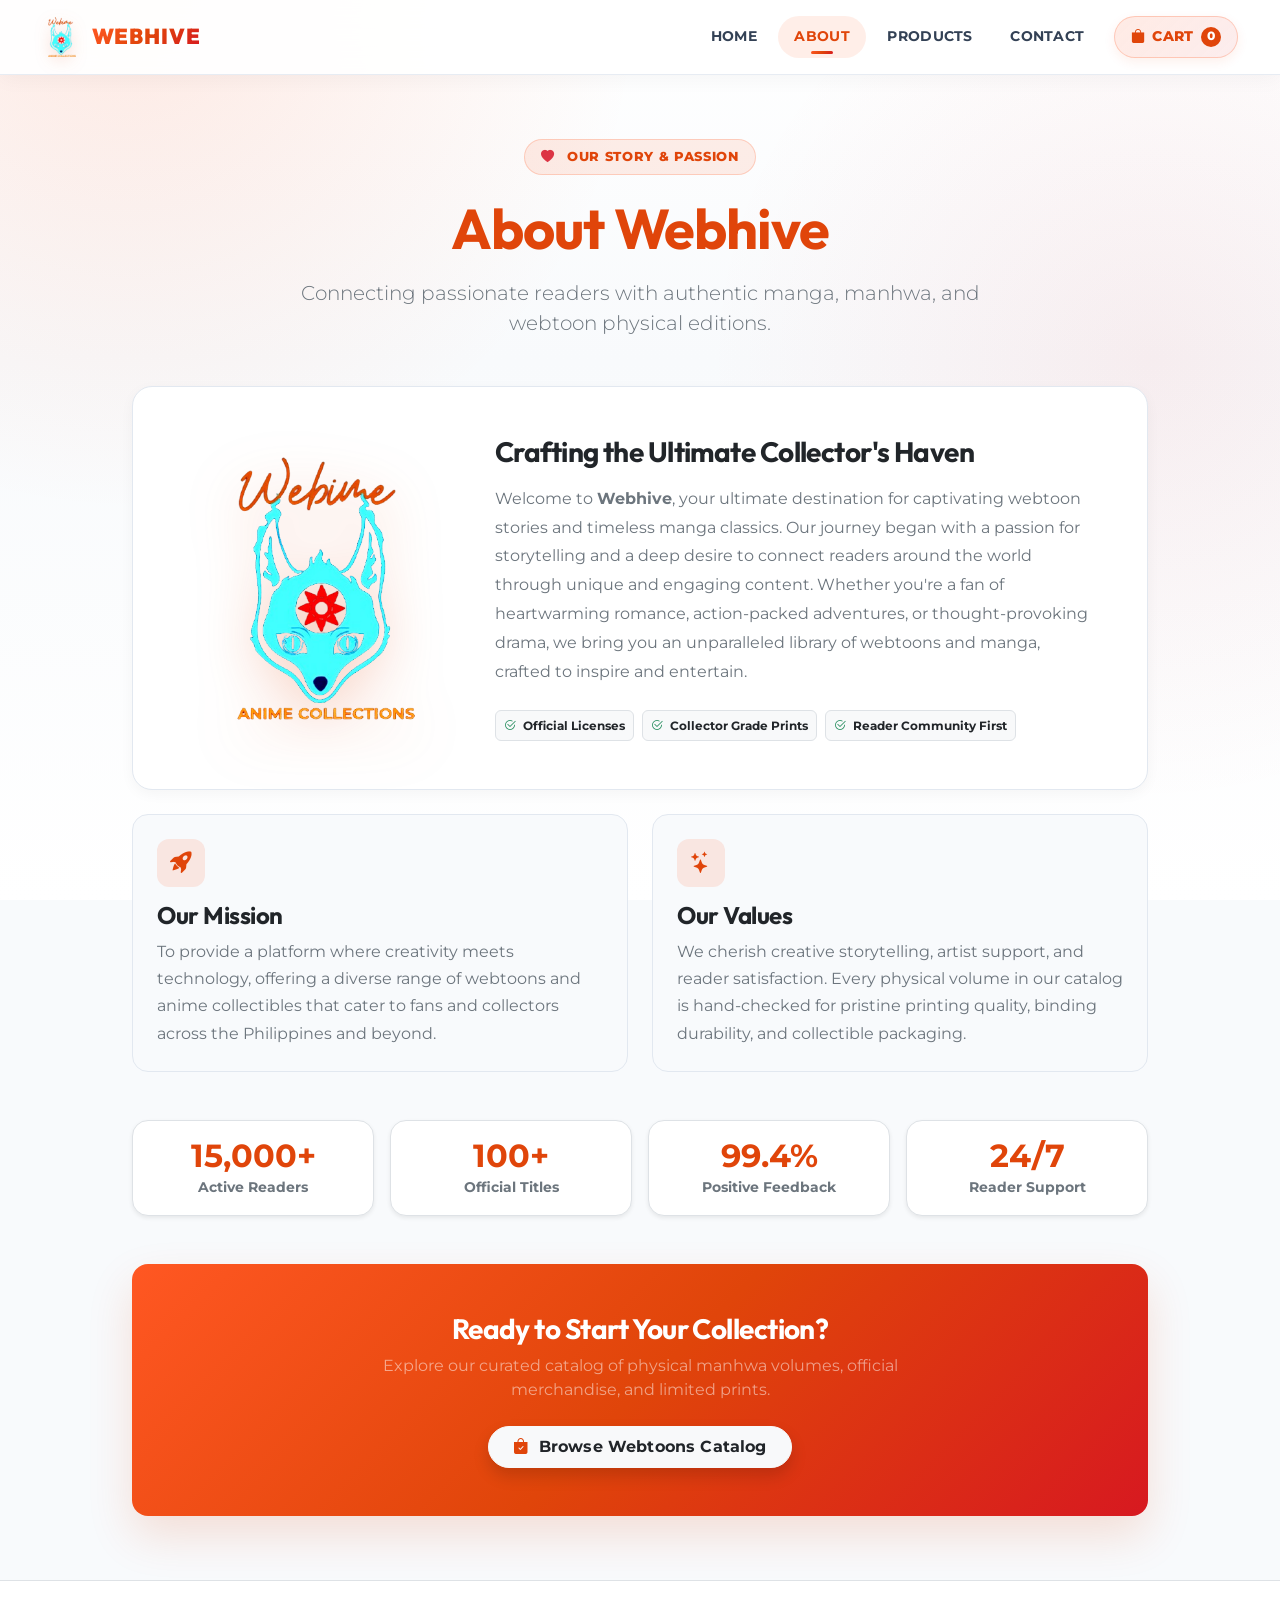
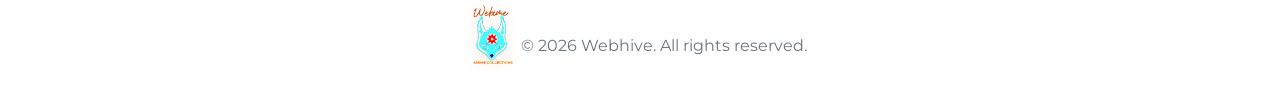
==== commit b80a3ca6: "refactor: add HTML sanitization and improve accessibility across cart and checkout flows" ====
--- a/about.html
+++ b/about.html
@@ -19,7 +19,6 @@
     <!-- Custom Style -->
     <link rel="stylesheet" href="style.css?v=5" />
     <link rel="icon" href="images/webtoon-logo.png" type="image/x-icon" />
-    <script src="cart-helper.js"></script>
   </head>
   <body>
     <main>
--- a/style.css
+++ b/style.css
@@ -23,7 +23,13 @@
   --anime-radius-md: 16px;
   --anime-radius-lg: 24px;
   --anime-radius-pill: 999px;
-  --anime-transition: all 0.22s cubic-bezier(0.16, 1, 0.3, 1);
+  --anime-transition:
+    transform 0.22s cubic-bezier(0.16, 1, 0.3, 1),
+    opacity 0.22s cubic-bezier(0.16, 1, 0.3, 1),
+    background-color 0.22s cubic-bezier(0.16, 1, 0.3, 1),
+    border-color 0.22s cubic-bezier(0.16, 1, 0.3, 1),
+    color 0.22s cubic-bezier(0.16, 1, 0.3, 1),
+    box-shadow 0.22s cubic-bezier(0.16, 1, 0.3, 1);
 }
 
 * {
@@ -56,6 +62,12 @@
 h1, h2, h3, h4, .navbar-brand, .font-heading {
   font-family: "Outfit", "Montserrat", sans-serif;
   letter-spacing: -0.02em;
+  text-wrap: balance;
+}
+
+:focus-visible {
+  outline: 2px solid var(--anime-orange);
+  outline-offset: 2px;
 }
 
 img {
@@ -196,7 +208,8 @@
 .nav-cart-btn-mobile {
   padding: 0.4rem 0.8rem !important;
   font-size: 0.82rem !important;
-  min-height: 38px;
+  min-width: 40px;
+  min-height: 40px;
 }
 
 .nav-cart-btn:hover {
@@ -221,6 +234,7 @@
   padding: 0 6px;
   font-size: 0.74rem;
   font-weight: 800;
+  font-variant-numeric: tabular-nums;
   border-radius: 999px;
   background: var(--anime-orange-deep);
   color: #ffffff;
@@ -241,6 +255,8 @@
 .navbar-toggler {
   border: 0;
   padding: 0.45rem;
+  min-width: 44px;
+  min-height: 44px;
   border-radius: 10px;
 }
 
@@ -256,7 +272,7 @@
   margin-block: 5px;
   background-color: var(--anime-orange);
   border-radius: 999px;
-  transition: all 0.3s cubic-bezier(0.68, -0.6, 0.32, 1.6);
+  transition: transform 0.26s cubic-bezier(0.16, 1, 0.3, 1), opacity 0.2s ease;
   transform-origin: center;
 }
 
@@ -266,7 +282,7 @@
 
 .navbar-toggler:not(.collapsed) span:nth-child(2) {
   opacity: 0;
-  transform: scale(0);
+  transform: scaleX(0.4);
 }
 
 .navbar-toggler:not(.collapsed) span:nth-child(3) {
@@ -429,7 +445,7 @@
   position: absolute;
   inset: -12px;
   background: radial-gradient(circle, rgba(255, 87, 34, 0.35) 0%, rgba(215, 25, 32, 0.15) 50%, transparent 70%);
-  border-radius: 36px;
+  border-radius: 40px;
   z-index: 0;
   filter: blur(24px);
   opacity: 0.8;
@@ -451,7 +467,15 @@
   border: 4px solid #ffffff;
   border-radius: 28px;
   box-shadow: 0 24px 50px rgba(23, 23, 31, 0.16);
-  transition: transform 0.4s cubic-bezier(0.2, 0.8, 0.2, 1);
+  transition: transform 0.26s cubic-bezier(0.16, 1, 0.3, 1);
+}
+
+.showcase-card .showcase-img {
+  transition: transform 0.26s cubic-bezier(0.16, 1, 0.3, 1);
+}
+
+.showcase-card:hover .showcase-img {
+  transform: scale(1.06);
 }
 
 .hero-img-wrapper:hover .home-hero-img {
@@ -561,12 +585,12 @@
 
 .search-box-wrapper input {
   width: 100%;
+  min-height: 42px;
   padding: 0.65rem 1rem 0.65rem 2.6rem;
   border-radius: var(--anime-radius-pill);
   border: 1.5px solid var(--anime-line);
   font-size: 0.92rem;
   font-weight: 500;
-  outline: none;
   transition: var(--anime-transition);
 }
 
@@ -649,7 +673,7 @@
   aspect-ratio: 3 / 4;
   object-fit: cover;
   display: block;
-  transition: transform 0.4s ease;
+  transition: transform 0.26s cubic-bezier(0.16, 1, 0.3, 1);
 }
 
 .product-table tbody tr:hover .product-img {
@@ -677,6 +701,7 @@
   padding: 0.45rem 1rem;
   font-size: 1.05rem;
   font-weight: 800;
+  font-variant-numeric: tabular-nums;
   color: var(--anime-orange-deep);
   background: rgba(255, 87, 34, 0.1);
   border: 1px solid rgba(255, 87, 34, 0.2);
@@ -749,8 +774,8 @@
 }
 
 .qty-btn {
-  width: 32px;
-  height: 32px;
+  width: 40px;
+  height: 40px;
   border-radius: 50%;
   border: 0;
   background: transparent;
@@ -759,6 +784,7 @@
   display: inline-flex;
   align-items: center;
   justify-content: center;
+  line-height: 1;
   transition: var(--anime-transition);
 }
 
@@ -772,6 +798,7 @@
   text-align: center;
   font-weight: 800;
   font-size: 0.95rem;
+  font-variant-numeric: tabular-nums;
 }
 
 .empty-cart-state {
@@ -950,12 +977,16 @@
 }
 
 .payment-card-option input[type="radio"] {
-  display: none !important;
   position: absolute;
   opacity: 0;
-  width: 0;
-  height: 0;
-  pointer-events: none;
+  width: 1px;
+  height: 1px;
+  margin: 0;
+}
+
+.payment-card-option input[type="radio"]:focus-visible + .payment-card-inner {
+  outline: 2px solid var(--anime-orange);
+  outline-offset: 2px;
 }
 
 .payment-card-inner {
@@ -1092,6 +1123,7 @@
   justify-content: space-between;
   align-items: center;
   font-size: 0.92rem;
+  font-variant-numeric: tabular-nums;
   color: var(--anime-muted);
   margin-bottom: 0.6rem;
 }
@@ -1129,14 +1161,14 @@
   background: #ffffff;
   border: 1px solid var(--anime-line);
   border-left: 4px solid var(--anime-orange);
-  border-radius: 14px;
+  border-radius: 16px;
   padding: 0.9rem 1.2rem;
   box-shadow: 0 16px 36px rgba(15, 17, 23, 0.16);
   min-width: 300px;
   max-width: 440px;
   margin-top: 0.6rem;
-  animation: slideInToast 0.3s cubic-bezier(0.16, 1, 0.3, 1);
-  transition: transform 0.25s ease, opacity 0.25s ease;
+  animation: slideInToast 0.26s cubic-bezier(0.16, 1, 0.3, 1);
+  transition: transform 0.22s ease, opacity 0.22s ease;
 }
 
 .webhive-toast.toast-hiding {
@@ -1148,7 +1180,7 @@
   width: 42px;
   height: 56px;
   object-fit: cover;
-  border-radius: 6px;
+  border-radius: 8px;
 }
 
 .toast-body-text {
@@ -1167,11 +1199,14 @@
 }
 
 .toast-action-btn {
+  display: inline-flex;
+  align-items: center;
+  min-height: 40px;
   font-size: 0.78rem;
   font-weight: 800;
   color: var(--anime-orange-deep);
   text-decoration: none;
-  padding: 0.3rem 0.65rem;
+  padding: 0.3rem 0.75rem;
   background: rgba(255, 87, 34, 0.1);
   border-radius: 999px;
   transition: var(--anime-transition);
@@ -1183,9 +1218,15 @@
 }
 
 .toast-close-btn {
+  display: inline-flex;
+  align-items: center;
+  justify-content: center;
+  min-width: 40px;
+  min-height: 40px;
   background: transparent;
   border: 0;
-  font-size: 1.2rem;
+  border-radius: 50%;
+  font-size: 1.25rem;
   line-height: 1;
   color: var(--anime-muted);
   cursor: pointer;
@@ -1228,9 +1269,9 @@
 }
 
 @keyframes popCheck {
-  0% { transform: scale(0); }
-  70% { transform: scale(1.15); }
-  100% { transform: scale(1); }
+  0% { transform: scale(0.85); opacity: 0; }
+  70% { transform: scale(1.08); opacity: 1; }
+  100% { transform: scale(1); opacity: 1; }
 }
 
 /* Footer */
@@ -1608,3 +1649,17 @@
     font-size: 0.92rem;
   }
 }
+
+@media (prefers-reduced-motion: reduce) {
+  html {
+    scroll-behavior: auto;
+  }
+
+  *,
+  *::before,
+  *::after {
+    animation-duration: 0.01ms !important;
+    animation-iteration-count: 1 !important;
+    transition-duration: 0.01ms !important;
+  }
+}
